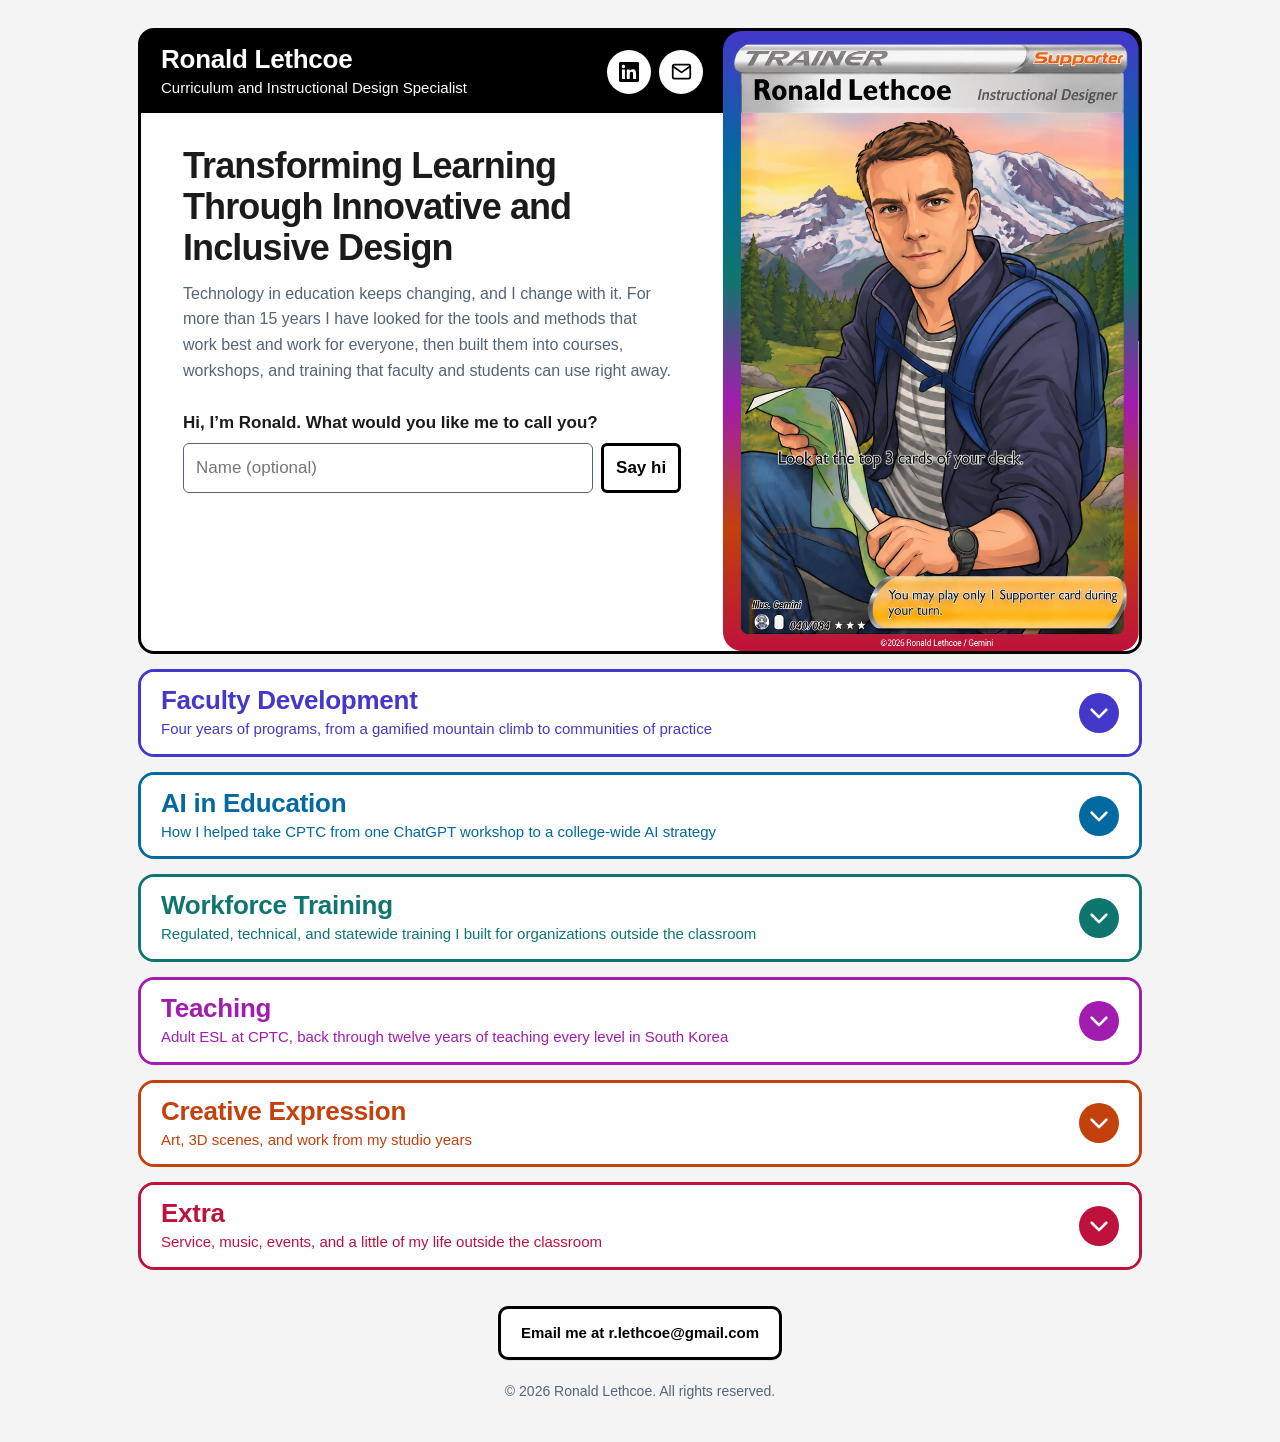
==== index.html @ 13d0db3a "Remove gold side trim from the trainer card" ====
<!DOCTYPE html>
<html lang="en">
<head>
<meta charset="utf-8">
<meta content="width=device-width, initial-scale=1" name="viewport">
<title>Ronald Lethcoe | Learning Design Portfolio</title>
<style>
:root{
  --ink:#1f2a36; --muted:#556474; --line:#cfdbe6; --page:#eef4f9; --white:#ffffff;
  --navy:#1c3350; --sound:#2f6e9c; --sky:#cfe1ef; --mist:#f4f8fb; --hoodie:#a8c6e2;
  --fd:#2f6e9c; --fd-dark:#1f5479; --fd-soft:#eaf3fa; --fd-line:#bcd6ea;
  --ai:#5867b2; --ai-dark:#414b8e; --ai-soft:#eff0fb; --ai-line:#c6cbeb;
  --pc:#287b69; --pc-dark:#1e6153; --pc-soft:#eaf5f1; --pc-line:#b9dcd1;
  --te:#7952a4; --te-dark:#603b88; --te-soft:#f3eef9; --te-line:#d5c5e9;
}
*{box-sizing:border-box}
body{margin:0;background:var(--page);color:var(--ink);font:17px/1.6 "Segoe UI",Helvetica,Arial,sans-serif}
a{color:var(--sound)}
.wrap{max-width:1040px;margin:0 auto;padding:0 18px}
/* hero */
.hero{margin-top:28px;border-radius:16px;overflow:hidden;border:1px solid var(--line);background:var(--white)}
.hero-bar{background:linear-gradient(135deg,var(--navy),var(--sound));color:#fff;padding:16px 26px;font-size:15px}
.hero-bar{display:flex;justify-content:space-between;align-items:center;gap:12px}.hero-bar span{color:#d6e6f3}.icons{display:flex;gap:8px}.icons a{color:#fff;width:36px;height:36px;border-radius:8px;background:rgba(255,255,255,.16);display:grid;place-items:center}.icons a:hover{background:rgba(255,255,255,.3)}
.hero-body{display:grid;grid-template-columns:1.25fr 1fr;gap:0}
.hero-text{padding:34px 30px 30px}
.hero-text h1{font-size:clamp(32px,4.4vw,48px);line-height:1.12;margin:0 0 16px;color:var(--navy)}
.hero-text p{margin:0 0 14px;color:var(--muted);font-size:18px}
.hero-photo{position:relative;min-height:380px;background:var(--sky)}
.hero-photo img{position:absolute;inset:0;width:100%;height:100%;object-fit:cover;object-position:center 30%}
.pill-row{display:flex;flex-wrap:wrap;gap:8px;margin-top:18px}
.pill{display:inline-block;background:var(--navy);color:#fff;text-decoration:none;padding:9px 16px;border-radius:8px;font-size:15px}
.pill.alt{background:var(--sound)}
@media (max-width:780px){.hero-body{grid-template-columns:1fr}.hero-photo{min-height:340px;order:-1}}
.stats{display:grid;grid-template-columns:repeat(4,1fr);gap:12px;margin:16px 0 0}
.stat{background:var(--white);border:1px solid var(--line);border-radius:12px;padding:16px 18px}
.stat b{display:block;font-size:28px;color:var(--navy);line-height:1.1}
.stat span{font-size:14px;color:var(--muted)}
@media (max-width:780px){.stats{grid-template-columns:repeat(2,1fr)}}
.howto{margin:16px 0 0;background:var(--mist);border:1px solid var(--line);border-radius:12px;padding:14px 18px;color:var(--navy);font-size:15.5px;display:flex;justify-content:space-between;align-items:center;gap:12px;flex-wrap:wrap}
.howto button{font:inherit;font-size:14px;background:var(--white);border:1px solid var(--line);color:var(--navy);border-radius:8px;padding:6px 14px;cursor:pointer}
/* big section banners */
details.section{margin-top:18px;border-radius:16px;overflow:hidden;border:1px solid var(--c-line);background:var(--white)}
details.section>summary{list-style:none;cursor:pointer;background:linear-gradient(135deg,var(--c),var(--c-dark));color:#fff;padding:22px 26px;display:flex;align-items:center;justify-content:space-between;gap:16px}
details.section>summary::-webkit-details-marker{display:none}
details.section>summary .lab{font-size:14px;color:rgba(255,255,255,.8)}
details.section>summary .ttl{display:block;font-size:30px;font-weight:700;line-height:1.15}
details.section>summary .sub{display:block;font-size:15.5px;color:rgba(255,255,255,.88);margin-top:4px;max-width:62ch}
.chev{flex:none;width:38px;height:38px;border-radius:50%;background:rgba(255,255,255,.18);display:grid;place-items:center;font-size:20px;transition:transform .2s}
details[open]>summary .chev{transform:rotate(180deg)}
.section-body{padding:24px 26px 28px;background:var(--c-soft)}
.fd{--c:var(--fd);--c-dark:var(--fd-dark);--c-soft:var(--fd-soft);--c-line:var(--fd-line)}
.ai{--c:var(--ai);--c-dark:var(--ai-dark);--c-soft:var(--ai-soft);--c-line:var(--ai-line)}
.pc{--c:var(--pc);--c-dark:var(--pc-dark);--c-soft:var(--pc-soft);--c-line:var(--pc-line)}
.te{--c:var(--te);--c-dark:var(--te-dark);--c-soft:var(--te-soft);--c-line:var(--te-line)}
.intro{margin:0 0 18px;font-size:17px}
.thread{background:var(--white);border:1px solid var(--c-line);border-left:5px solid var(--c);border-radius:12px;padding:16px 20px;margin:0 0 20px}
.thread h3{margin:0 0 6px;font-size:18px;color:var(--c-dark)}
.thread p{margin:0 0 8px}
.thread p:last-child{margin:0}
/* timeline items */
.tl{position:relative;padding-left:26px}
.tl:before{content:"";position:absolute;left:8px;top:10px;bottom:10px;width:3px;border-radius:2px;background:var(--c-line)}
details.item{position:relative;margin:0 0 12px;border-radius:12px;overflow:visible;border:1px solid var(--c-line);background:var(--white)}
details.item:before{content:"";position:absolute;left:-25px;top:18px;width:15px;height:15px;border-radius:50%;background:var(--white);border:3px solid var(--c)}
details.item.star:before{background:var(--c)}
details.item>summary{list-style:none;cursor:pointer;padding:12px 18px;border-radius:12px;display:flex;justify-content:space-between;align-items:center;gap:12px}
details.item>summary::-webkit-details-marker{display:none}
details.item[open]>summary{border-bottom:1px solid var(--c-line);border-radius:12px 12px 0 0;background:var(--mist)}
details.item>summary .when{display:block;font-size:13.5px;color:var(--c);font-weight:600}
details.item>summary .name{display:block;font-size:19px;font-weight:700;color:var(--ink);line-height:1.25}
details.item>summary .plus{flex:none;color:var(--c);font-size:22px;line-height:1;transition:transform .2s}
details.item[open]>summary .plus{transform:rotate(45deg)}
.item-body{padding:14px 18px 16px}
.item-body p{margin:0 0 10px}
.item-body p:last-child{margin-bottom:0}
.item-body ul{margin:4px 0 10px;padding-left:20px}
.item-body li{margin-bottom:4px}
.badge{display:inline-block;font-size:12.5px;font-weight:600;border-radius:6px;padding:2px 8px;margin-left:8px;vertical-align:middle;background:#fff3d6;color:#7a5a12;border:1px solid #f0d99b}
.badge.jewel{background:var(--c);color:#fff;border-color:var(--c)}
.tags{display:flex;flex-wrap:wrap;gap:6px;margin-top:10px}
.tag{font-size:13px;background:var(--c-soft);color:var(--c-dark);border:1px solid var(--c-line);border-radius:999px;padding:2px 10px}
.link{display:inline-block;background:var(--c);color:#fff;text-decoration:none;padding:7px 14px;border-radius:6px;font-size:14.5px;margin:6px 8px 0 0}
.connect{font-size:15px;color:var(--c-dark);background:var(--c-soft);border-radius:8px;padding:8px 12px;margin-top:10px}
.connect b{font-weight:600}
.nums{display:grid;grid-template-columns:repeat(auto-fit,minmax(140px,1fr));gap:10px;margin:10px 0 12px}
.num{background:var(--c-soft);border:1px solid var(--c-line);border-radius:10px;padding:10px 12px}
.num b{display:block;font-size:24px;color:var(--c-dark);line-height:1.1}
.num span{font-size:13.5px;color:var(--muted)}
.cards{display:grid;grid-template-columns:repeat(auto-fit,minmax(220px,1fr));gap:12px;margin-top:8px}
.card{background:var(--white);border:1px solid var(--c-line);border-radius:12px;overflow:hidden}
.card .hd{background:var(--c);color:#fff;padding:10px 14px;font-weight:600;font-size:15.5px}
.card .bd{padding:12px 14px;font-size:15.5px}
.card .bd p{margin:0}
h3.group{font-size:20px;color:var(--c-dark);margin:26px 0 10px}
.hub{margin-top:22px;border-radius:14px;overflow:hidden;border:1px solid var(--c-line);background:var(--white)}
.hub .hd{background:linear-gradient(135deg,var(--c),var(--c-dark));color:#fff;padding:14px 20px}
.hub .hd span{display:block;font-size:13.5px;color:rgba(255,255,255,.85)}
.hub .hd strong{font-size:21px}
.hub .bd{padding:16px 20px}
.hub .bd p{margin:0 0 10px}
footer{margin:22px 0 48px;border-radius:16px;overflow:hidden;border:1px solid var(--line);background:var(--white)}
footer .hd{background:linear-gradient(135deg,var(--navy),var(--sound));color:#fff;padding:16px 26px;font-size:22px;font-weight:700}
footer .bd{padding:20px 26px}
footer .bd p{margin:0 0 12px;color:var(--muted)}
.fine{font-size:13.5px;color:var(--muted);margin-top:12px}
/* Cool section palette and matching navigation */
.pill[href="#faculty"]{background:#a7d7f0;color:#163d58}
.pill[href="#ai"]{background:var(--ai);color:#fff}
.pill[href="#partners"]{background:var(--pc);color:#fff}
.pill[href="#teaching"]{background:var(--te);color:#fff}
.pill:hover{filter:brightness(.94)}
details.section.fd>summary{background:linear-gradient(135deg,#b9e1f5,#88c4e6);color:#173e59}
details.section.fd>summary .lab,details.section.fd>summary .sub{color:#214e6c}
details.section.fd>summary .chev{background:rgba(255,255,255,.48)}
.chev{width:48px;height:48px;display:flex;align-items:center;justify-content:center;font-size:initial}
.chev svg{width:34px;height:34px;display:block}
.affiliations{margin-top:16px;padding:20px 22px;background:#fff;border:1px solid var(--line);border-radius:12px}
.affiliations h2{font-size:12px;font-weight:600;text-transform:uppercase;letter-spacing:.12em;color:var(--muted);margin:0 0 18px}
.logo-row{display:grid;grid-template-columns:repeat(7,minmax(0,1fr));align-items:start;gap:22px 20px}
.affiliation{margin:0;text-align:center;min-width:0}
.affiliation img{width:100%;height:48px;object-fit:contain;display:block}
.affiliation figcaption{font-size:10px;line-height:1.35;color:var(--muted);margin-top:8px}
.portfolio-work-image{display:block;width:100%;height:auto;border-radius:10px;margin:12px 0}
@media(max-width:780px){.logo-row{grid-template-columns:repeat(3,minmax(0,1fr));gap:20px 15px}.affiliations{padding:18px}.chev{width:44px;height:44px}}
.portfolio-document-preview{display:block;width:100%;height:auto;max-height:560px;object-fit:contain;border-radius:10px;margin:12px 0;background:white}
/* Version 06: direct access to current work and live LibGuide pages */
.hero-text{display:flex;flex-direction:column}
.pill-row{display:grid;grid-template-columns:repeat(2,minmax(0,1fr));gap:10px;width:100%;margin-top:auto;padding-top:14px}
.pill-row .pill{display:flex;align-items:center;justify-content:center;width:100%;min-height:62px;padding:12px 10px;font-weight:700;text-align:center;line-height:1.3}
.guide-panel{clear:both;margin-top:18px;border:1px solid var(--c-line,var(--line));border-radius:10px;overflow:hidden;background:#fff}
.guide-toolbar{display:flex;flex-wrap:wrap;align-items:center;justify-content:space-between;gap:10px;padding:12px 14px;background:var(--c-soft,var(--mist));font-size:14px}
.guide-toolbar a{color:var(--c-dark,var(--navy));font-weight:600}
.close-guide{border:1px solid var(--c-line,var(--line));background:#fff;color:var(--c-dark,var(--navy));font:inherit;font-weight:600;border-radius:6px;padding:7px 12px;cursor:pointer}
.guide-panel iframe{display:block;border:0;width:100%;height:760px;background:#fff}
.guide-disclosure{margin:12px 0}
.guide-disclosure>summary{cursor:pointer;font-weight:700;color:var(--c-dark);padding:10px 0}
.card:has(.guide-disclosure[open]){grid-column:1 / -1}
.alignment-example{margin:0 0 14px}
.alignment-example img{display:block;width:100%;max-width:317px;height:auto;margin:0 auto}
.alignment-example figcaption{font-size:12px;line-height:1.45;color:var(--muted);margin-top:8px}
@media(max-width:780px){.pill-row .pill{min-height:58px;font-size:14px}.guide-panel iframe{height:660px}}
</style>
<style>
.lg-snapshot{font:16px/1.65 "Segoe UI",Helvetica,Arial,sans-serif;color:#263747;margin:18px 0;overflow-wrap:anywhere}
.lg-snapshot *{box-sizing:border-box;max-width:100%}
.lg-snapshot .snapshot-source{font-size:13px;margin:0 0 12px}
.source-box{border:1px solid #cfdbe6;border-radius:10px;margin:12px 0;background:#fff;overflow:hidden}
.source-box>summary{padding:14px 16px;font-weight:700;cursor:pointer;color:#234b68;background:#f0f6fa;line-height:1.35}
.source-content{padding:18px}
.source-content h1,.source-content h2,.source-content h3,.source-content h4{color:#214e6c;font-size:1.18em;line-height:1.35;margin:24px 0 12px}
.source-content p{margin:0 0 14px}.source-content ul,.source-content ol{padding-left:24px;margin:10px 0 18px}
.source-content a{color:#245e91;text-decoration:underline}.source-content a:hover{text-decoration-thickness:2px}
.source-content img{display:block;max-width:100%;max-height:600px;object-fit:contain;width:auto;height:auto;margin:14px auto;border-radius:6px}
.source-content .source-grid{display:grid;grid-template-columns:repeat(auto-fit,minmax(min(100%,220px),1fr));gap:14px;margin:14px 0}
.source-content .source-flex{display:flex;flex-wrap:wrap;gap:14px}
.source-content .source-inline{display:inline-block;margin:4px 6px 8px 0;padding:6px 10px;border-radius:7px;background:#eef4f9}
.source-content .source-inline strong{margin-right:5px}
.source-content nav{display:flex;flex-wrap:wrap;gap:8px;margin:16px 0 24px}
.source-content nav a{display:inline-block;padding:8px 12px;border-radius:7px;border:1px solid #bfd3e2;background:#eef4f9;font-weight:600;text-decoration:none}
.source-content .table-scroll{overflow-x:auto;margin:14px 0 22px;max-width:100%}
.source-content table{border-collapse:collapse;width:100%;font-size:14px}.source-content th,.source-content td{padding:10px;border:1px solid #cfdbe6;vertical-align:top;min-width:110px}
.source-content th{background:#e1eef7;color:#234b68;text-align:left}.source-content tr:nth-child(even){background:#f6f9fc}
.source-content blockquote{border-left:4px solid #b9d5e9;margin:16px 0;padding:10px 18px;background:#f4f8fb}
.source-content pre{white-space:pre-wrap;overflow-wrap:anywhere;overflow:auto;background:#f4f8fb;border:1px solid #cfdbe6;border-radius:6px;padding:14px}
.source-content textarea{display:block;width:100%;min-height:220px;font:14px/1.55 Consolas,monospace;border:1px solid #b9cddd;border-radius:6px;padding:12px;margin:10px 0;background:#f8fbfd;color:#263747}
.source-content .cnews-copy-btn{font:inherit;font-weight:600;padding:7px 14px;border:1px solid #bfd3e2;border-radius:6px;color:#234b68;background:#eef4f9;cursor:pointer}
.snapshot-media{margin:16px 0;border:1px solid #cfdbe6;border-radius:8px;overflow:hidden}.snapshot-media>summary{padding:12px 14px;font-weight:600;cursor:pointer;background:#eef4f9}
.snapshot-media .media-frame{position:relative;aspect-ratio:16/9}.snapshot-media iframe{position:absolute;inset:0;width:100%;height:100%;border:0}
.snapshot-media .media-document{aspect-ratio:auto;height:650px}.snapshot-media p{padding:10px 14px;margin:0;font-size:13px}
.close-snapshot{font:inherit;font-weight:600;border:1px solid #cfdbe6;border-radius:6px;background:#f4f8fb;color:#214e6c;padding:9px 14px;cursor:pointer;margin:10px 0}
@media(max-width:780px){.source-content{padding:14px}.source-content th,.source-content td{padding:8px}.snapshot-media .media-document{height:520px}}
</style><style id="v07-mobile-tables">.source-content table[data-columns="2"] td,.source-content table[data-columns="2"] th{min-width:0;overflow-wrap:anywhere}@media(max-width:780px){.lg-snapshot .source-content{padding:10px}}</style><style id="v08-process-styles">
.design-process{margin:18px 0 4px;border:1px solid var(--c-line,#cfdbe6);border-radius:10px;background:#fff}
.design-process>summary,.canvas-preview>summary{padding:12px 14px;color:var(--c-dark,#1f5479);font-weight:700;cursor:pointer}
.design-process[open]>summary{border-bottom:1px solid var(--c-line,#cfdbe6)}
.addie-context{padding:12px 14px 0!important;font-size:13px;color:#556474}
.addie-case{padding:10px 14px 16px;min-width:0}
.addie-case+.addie-case{border-top:1px solid var(--c-line,#cfdbe6)}
.addie-case h4{font-size:17px;line-height:1.4;color:var(--c-dark,#1f5479);margin:0 0 12px}
.addie-phases{margin:0;display:grid;grid-template-columns:90px minmax(0,1fr);gap:12px 14px;font-size:15px;line-height:1.6}
.addie-phases dt{font-weight:700;color:var(--c-dark,#1f5479)}.addie-phases dd{margin:0;overflow-wrap:anywhere}
.home-course{margin:18px 0}.canvas-preview{margin-top:12px;border:1px solid var(--c-line);border-radius:10px;overflow:hidden}
.canvas-preview iframe{display:block;width:100%;height:720px;border:0;border-top:1px solid var(--c-line);background:#f4f8fb}
.frame-note{font-size:14px;color:#556474;padding:0 14px 12px}
@media(max-width:600px){.addie-phases{grid-template-columns:1fr;gap:3px}.addie-phases dd{margin-bottom:12px}.canvas-preview iframe{height:65vh;min-height:420px}}
/* Version 09: Seattle palette from the waterfront photo (college navy, jersey blue, hoodie light blue, action green) */
:root{
  --navy:#002244; --sound:#1d4f91; --sky:#d6e6f4; --mist:#f3f7fb; --hoodie:#a9c8e4; --page:#edf2f7; --line:#cfdbe7;
  --green:#3d7a3a; --grey:#a5acaf;
  --fd:#3a78b5; --fd-dark:#1d4f91; --fd-soft:#eef5fb; --fd-line:#c4daee;
  --ai:#1d4f91; --ai-dark:#12366a; --ai-soft:#edf2f9; --ai-line:#c2d0e6;
  --pc:#3d7a3a; --pc-dark:#2a5a29; --pc-soft:#eff6ee; --pc-line:#c6dcc4;
  --te:#002244; --te-dark:#001530; --te-soft:#eef1f6; --te-line:#c3cbd8;
}
body{background:var(--page)}
a{color:var(--sound)}
.hero-bar,footer .hd{background:linear-gradient(135deg,#002244 0%,#1d4f91 100%);border-bottom:3px solid var(--green)}
.hero-text h1{color:var(--navy)}
.hero-text h1:after{content:"";display:block;width:72px;height:5px;border-radius:3px;background:var(--green);margin-top:16px}
.pill[href="#faculty"]{background:#a9c8e4;color:#002244}
.pill[href="#ai"]{background:#1d4f91;color:#fff}
.pill[href="#partners"]{background:#3d7a3a;color:#fff}
.pill[href="#teaching"]{background:#002244;color:#fff}
.pill{box-shadow:0 1px 0 rgba(0,34,68,.08);transition:transform .15s,filter .15s}
.pill:hover{transform:translateY(-1px);filter:brightness(.96)}
details.section{box-shadow:0 2px 10px rgba(0,34,68,.06)}
details.section.fd>summary{background:linear-gradient(135deg,#c9dff2,#a9c8e4);color:#002244}
details.section.fd>summary .lab,details.section.fd>summary .sub{color:#173f6b}
details.section.ai>summary{background:linear-gradient(135deg,#1d4f91,#12366a);color:#fff}
details.section.pc>summary{background:linear-gradient(135deg,#4a8a46,#2f6330);color:#fff}
details.section.pc>summary .lab,details.section.pc>summary .sub{color:#dcebd9}
details.section.pc>summary .chev{background:rgba(255,255,255,.18)}
details.section.te>summary{background:linear-gradient(135deg,#0a2d55,#002244);color:#fff}
details.section.te>summary .sub,details.section.te>summary .lab{color:#c9d8ea}
.howto{background:#fff}
.badge{background:#eff6ee;color:#2a5a29;border-color:#c6dcc4}
/* Version 09: timeline line runs through the center of every circle, from the first circle to the last */
.tl{padding-left:30px}
.tl:before{display:none}
.tl>details.item:before{left:-30px;top:17px;width:18px;height:18px;border:3px solid var(--c);background:#fff;z-index:2;box-sizing:border-box}
.tl>details.item.star:before{background:var(--c)}
.tl>details.item:after{content:"";position:absolute;left:-22.5px;top:26px;width:3px;height:calc(100% + 12px);background:var(--c-line);border-radius:2px;z-index:1}
.tl>details.item:last-of-type:after{display:none}
/* Version 10: top row colors, purple, and one consistent project layout */
:root{
  --fd:#1d4f91; --fd-dark:#12366a; --fd-soft:#edf2f9; --fd-line:#c2d0e6;
  --ai:#5a4b9b; --ai-dark:#43357a; --ai-soft:#f2f0f9; --ai-line:#d3cdea;
}
.pill[href="#faculty"]{background:#1d4f91;color:#fff}
.pill[href="#ai"]{background:#5a4b9b;color:#fff}
details.section.fd>summary{background:linear-gradient(135deg,#1d4f91,#12366a);color:#fff}
details.section.fd>summary .lab,details.section.fd>summary .sub{color:#d3e1f2}
details.section.fd>summary .chev{background:rgba(255,255,255,.18)}
details.section.ai>summary{background:linear-gradient(135deg,#5a4b9b,#43357a);color:#fff}
details.section.ai>summary .lab,details.section.ai>summary .sub{color:#e2ddf3}
.item-body img.splash{display:block;width:100%;height:auto;max-height:380px;object-fit:contain;background:var(--c-soft);border-radius:10px;margin:2px 0 14px;border:1px solid var(--c-line)}
.item-body p.story{font-size:17px;line-height:1.65;margin:0 0 10px}
.item-body p.story strong{color:var(--c-dark)}
.item-body .tags{margin:4px 0 14px}
.subs{display:flex;flex-direction:column;gap:8px;margin-top:6px}
details.sub{border:1px solid var(--c-line);border-radius:10px;background:#fff;margin:0}
details.sub>summary{list-style:none;cursor:pointer;padding:11px 14px;font-weight:700;color:var(--c-dark);display:flex;align-items:center;gap:10px;border-radius:10px}
details.sub>summary::-webkit-details-marker{display:none}
details.sub>summary:before{content:"";flex:none;width:9px;height:9px;border-right:2.5px solid var(--c);border-bottom:2.5px solid var(--c);transform:rotate(-45deg);transition:transform .2s;margin:0 4px 0 2px}
details.sub[open]>summary:before{transform:rotate(45deg)}
details.sub[open]>summary{border-bottom:1px solid var(--c-line);border-radius:10px 10px 0 0;background:var(--c-soft)}
.sub-body{padding:14px 16px}
.sub-body>*:last-child{margin-bottom:0}
details.sub.design-process .addie-context{padding:12px 16px 0!important}
.gallery{display:grid;grid-template-columns:repeat(auto-fill,minmax(180px,1fr));gap:10px;margin:0 0 16px}
.gallery a{display:block;border-radius:8px;overflow:hidden;border:1px solid var(--c-line);background:var(--c-soft);aspect-ratio:4/3}
.gallery img{width:100%;height:100%;object-fit:cover;display:block;transition:transform .2s}
.gallery a:hover img{transform:scale(1.03)}
.source-box-flat{border-top:1px solid var(--c-line);padding-top:10px}
.lg-snapshot{margin:0}
/* Version 11 */
.item-body img.splash.tall{max-height:560px}
.home-preview{margin:6px 0 4px}
.home-preview img.preview{display:block;width:100%;height:auto;border-radius:10px;border:1px solid var(--c-line);margin:0 0 6px}
.item-body .nums{margin:12px 0}
.item-body ul{margin:6px 0 12px}
details.lg-frame .sub-body{padding:12px 14px 14px}
details.lg-frame .frame-wrap iframe{display:block;width:100%;height:760px;border:1px solid var(--c-line);border-radius:8px;margin-top:10px;background:#fff}
@media(max-width:780px){details.lg-frame .frame-wrap iframe{height:620px}}
</style><style id="version12">
.hero-bar,footer .hd{border-bottom-color:#7952a4}.hero-text h1:after{background:#7952a4}
.item-body{overflow:hidden}.item-body>img.splash{width:calc(100% + 36px);max-width:none;margin:-14px -18px 16px;border:0;border-radius:0;height:auto;max-height:none;object-fit:contain}
.item-body>.tags,.item-body>.nums{margin:4px 0 18px}.process-summary{font-size:15px;color:var(--muted)}
.project-art-row{display:flex;align-items:center;justify-content:center;gap:14px;margin:12px 0 20px}.project-art-row img{width:calc(33.333% - 10px);height:auto;object-fit:contain;min-width:0}
.newsletter-pair img{width:calc(50% - 7px);max-height:420px}.project-deck-link{display:inline-block;margin:12px 10px 0 0;font-weight:600}
@media(max-width:600px){.project-art-row{flex-wrap:wrap}.project-art-row img{width:100%}.newsletter-pair img{width:calc(50% - 7px)}}
</style><style id="version13">.manual-samples{align-items:flex-start}.manual-samples figure{width:calc(50% - 7px);margin:0}.manual-samples figure img{display:block;width:100%;height:auto}.manual-samples figcaption{font-size:13px;color:var(--muted);margin-top:8px}.conference-resources{margin:18px 0}.conference-resources h4{margin-bottom:8px}.conference-resources li{margin-bottom:12px}.media-resource{margin-left:14px;font-size:14px}.event-resource{font-weight:600}.annual-institutes{margin:0 0 24px;padding:16px 20px;background:white;border-left:4px solid #7952a4}.annual-institutes h3{margin:0 0 8px}.annual-institutes ul{display:flex;flex-wrap:wrap;gap:8px 24px;padding-left:20px}@media(max-width:600px){.manual-samples figure{width:100%}.media-resource{display:inline-block}}</style><style id="version13-consistency">.hero-bar{border-bottom:0}.hero-text h1:after{display:none}.item-body>p,.item-body>p.story,.hub .bd>p{font-size:17px;line-height:1.65;font-weight:400;font-style:normal;color:var(--ink)}.link{display:inline-flex;align-items:center;justify-content:center;gap:6px;background:var(--c,var(--sound));color:#fff!important;font:600 14.5px/1.35 "Segoe UI",Helvetica,Arial,sans-serif;text-decoration:none;border:0;border-radius:6px;padding:10px 16px;margin:8px 8px 0 0;min-height:42px}.link:hover{filter:brightness(.94)}.conference-resources ul{list-style:none;padding-left:0}.conference-resources li{margin-bottom:10px}.item-body>.conference-resources{margin-top:16px}.hub .bd>img{margin:0 0 18px;border-radius:8px}.item-body img.splash{height:auto;max-height:none}.item-body>.tags,.item-body>.nums{margin:4px 0 18px}</style><style id="card-copy-consistency">.card .bd p{font-size:17px;line-height:1.65;font-weight:400;font-style:normal}.item-body>p.story{margin:0 0 14px}.item-body>p.story:last-of-type{margin-bottom:16px}</style><style id="esl-live-preview">.esl-live{display:block;width:100%;height:283px;min-height:0;border:1px solid var(--c-line);border-radius:8px;background:#fff;margin:0 0 18px}@media(max-width:600px){.esl-live{height:260px}}</style><style id="portfolio-pills-and-presentations">.home-h5p{display:block;width:100%;height:680px;border:0;background:#f4f8fb;margin:0 0 18px}.item-body>.tags{gap:7px;margin:8px 0 18px}.tag{font-size:12.5px;line-height:1.4;padding:4px 10px}.presentation-chips{display:grid;grid-template-columns:minmax(0,1fr);gap:12px}.presentation-chip{display:grid;grid-template-columns:116px minmax(0,1fr);gap:13px;align-items:start;padding:12px;background:var(--c-soft,#f3f7fb);border:1px solid var(--c-line,#cfdbe7);border-radius:12px;color:var(--ink);text-decoration:none;transition:box-shadow .15s,transform .15s}.presentation-chip:hover{transform:translateY(-2px);box-shadow:0 4px 12px #00224418}.presentation-chip img{width:116px;height:72px;object-fit:contain;background:#fff;border-radius:5px}.presentation-copy{display:flex;flex-direction:column;gap:6px;min-width:0}.presentation-copy strong{font-size:15px;line-height:1.3;color:var(--c-dark,#1d4f91)}.presenters,.conference-name{font-size:12.5px;line-height:1.4}.presenters{color:#394f64}.conference-name{color:#596c7e}.ai-deep-dive{padding:0 0 18px;margin-bottom:18px;border-bottom:1px solid var(--c-line)}.ai-deep-dive h3{font-size:20px;margin:0 0 6px}.ai-deep-dive p{margin:0 0 8px}@media(max-width:600px){.home-h5p{height:520px}.presentation-chip{grid-template-columns:96px minmax(0,1fr)}.presentation-chip img{width:96px;height:60px}}</style><style id="open-controls-style">details.section{scroll-margin-top:12px}</style><link rel="stylesheet" href="assets/portfolio-v15.css?v=1a847b747c8d"></head>
<body>
<div class="wrap">
<section class="hero">
<div class="hero-body">
<header class="hero-heading">
<div>
<h1 class="hero-name">Ronald Lethcoe</h1>
<p class="hero-role">Curriculum and Instructional Design Specialist</p>
</div>
<div class="icons hero-contact"><a aria-label="LinkedIn" href="https://www.linkedin.com/in/rlethcoe" title="LinkedIn"><svg aria-hidden="true" fill="currentColor" height="20" viewbox="0 0 24 24" width="20"><path d="M20.45 20.45h-3.56v-5.57c0-1.33-.02-3.04-1.85-3.04-1.85 0-2.14 1.45-2.14 2.94v5.67H9.35V9h3.41v1.56h.05c.48-.9 1.64-1.85 3.37-1.85 3.6 0 4.27 2.37 4.27 5.46v6.28zM5.34 7.43a2.06 2.06 0 1 1 0-4.13 2.06 2.06 0 0 1 0 4.13zM7.12 20.45H3.56V9h3.56v11.45zM22.22 0H1.77C.79 0 0 .77 0 1.73v20.54C0 23.23.79 24 1.77 24h20.45c.98 0 1.78-.77 1.78-1.73V1.73C24 .77 23.2 0 22.22 0z"></path></svg></a><a aria-label="Email" href="mailto:r.lethcoe@gmail.com" title="Email r.lethcoe@gmail.com"><svg aria-hidden="true" fill="none" height="21" stroke="currentColor" stroke-linecap="round" stroke-linejoin="round" stroke-width="2" viewbox="0 0 24 24" width="21"><rect height="16" rx="2" width="20" x="2" y="4"></rect><path d="m22 6-10 7L2 6"></path></svg></a></div>
</header>
<div class="hero-text">
<h2 class="hero-tagline">Transforming Learning Through Innovative and Inclusive Design</h2>
<p>Technology in education keeps changing, and I change with it. For more than 15 years I have looked for the tools and methods that work best and work for everyone, then built them into courses, workshops, and training that faculty and students can use right away.</p>
<form id="visitor-greeting" class="visitor-greeting" data-xapi-endpoint="" hidden>
  <label for="visitor-name">Hi, I’m Ronald. What would you like me to call you?</label>
  <div class="visitor-fields">
    <input id="visitor-name" type="text" autocomplete="name" maxlength="40" placeholder="Name (optional)">
    <button type="submit">Say hi</button>
  </div>
  <p class="visitor-notice" id="visitor-notice" hidden>I count visits to this page. If you enter a name and say hi, I’ll add it to my visitor log.</p>
  <p class="visitor-response" id="visitor-response" role="status"></p>
</form>
</div>
<div class="hero-photo hero-card"><img alt="Illustrated trading card titled Ronald Lethcoe, with the subtitle Instructional Designer, showing him holding a map in front of a snowy mountain" src="images/ronald-trainer-card-clean-edges.webp" width="800" height="1193"></div>
</div>
</section>
<!-- ================= FACULTY DEVELOPMENT ================= -->
<details class="section fd" id="faculty">
<summary><div><span class="ttl">Faculty Development</span><span class="sub">Four years of programs, from a gamified mountain climb to communities of practice</span></div><span aria-hidden="true" class="chev"><svg fill="none" viewbox="0 0 32 32"><path d="M7 12L16 21L25 12" stroke="currentColor" stroke-linecap="round" stroke-linejoin="round" stroke-width="3.2"></path></svg></span></summary>
<div class="section-body">
<div class="tl">
<details class="item" id="project-1">
<summary><div><span class="when">November 2026 to May 2027</span><span class="name">CARES Communities of Practice <span class="badge">In Progress</span></span></div><span class="plus" aria-hidden="true"><svg fill="none" viewBox="0 0 32 32"><path d="M7 12L16 21L25 12" stroke="currentColor" stroke-linecap="round" stroke-linejoin="round" stroke-width="3.2"></path></svg></span></summary>
<div class="item-body"><img alt="CARES Communities of Practice course banner with a mountain landscape and a lit house." class="splash" decoding="async" loading="eager" src="images/cares-communities.jpg"><div class="tags"><span class="tag">5 groups</span><span class="tag">10 paid faculty leads</span><span class="tag">28 PD hours available</span><span class="tag">Course live</span></div><p class="story">Faculty needed a way to connect their professional development with the college’s CARES goals and continue working together after in-service. I designed the structure and Canvas space for five yearlong faculty communities.</p><p class="story">I connected the five HOME rooms and the Fall In-Service planning activity to five groups, each with two faculty leads. I built one Canvas course with five sections and a November-to-May work cycle. The Canvas course is live, with five sections and participants in place. The communities are beginning their yearlong work, with portfolio assembly planned for May 2027.</p><a href="case-studies/communities-of-practice.html" class="link" target="_blank" rel="noopener">Explore the Communities of Practice</a></div>
</details>
<details class="item" id="project-2">
<summary><div><span class="when">October 16, 2026</span><span class="name">Fall 2026 In-Service: from Goals to Group Plans</span></div><span class="plus" aria-hidden="true"><svg fill="none" viewBox="0 0 32 32"><path d="M7 12L16 21L25 12" stroke="currentColor" stroke-linecap="round" stroke-linejoin="round" stroke-width="3.2"></path></svg></span></summary>
<div class="item-body"><img alt="Five Fall 2026 In-Service station posters, one for each CARES goal." class="splash" decoding="async" loading="eager" src="images/fall26-stations.jpg"><div class="tags"><span class="tag">Technological Literacy CWLO</span><span class="tag">Professional Development Plan</span><span class="tag">CARES Goals</span><span class="tag">Gallery walk</span></div><p class="story">The college needed an in-service that connected faculty development plans to its CARES goals. I coordinated presenters and logistics and designed the afternoon learning experience.</p><p class="story">I organized a sequence in which faculty analyzed a real program problem, planned a solution with colleagues, and shared their work in a gallery walk. I connected those group plans to the Communities of Practice. The group plans became starting work for the yearlong Communities of Practice. The event gave faculty a concrete handoff from an individual development plan to a shared project.</p><a href="https://cptc.libguides.com/TLC/F-2026-In-Service" class="link" target="_blank" rel="noopener">Open the LibGuide Page ↗</a></div>
</details>
<details class="item" id="project-3">
<summary><div><span class="when">Summer to October 2026</span><span class="name">HOME</span></div><span class="plus" aria-hidden="true"><svg fill="none" viewBox="0 0 32 32"><path d="M7 12L16 21L25 12" stroke="currentColor" stroke-linecap="round" stroke-linejoin="round" stroke-width="3.2"></path></svg></span></summary>
<div class="item-body"><iframe src="https://cptc.h5p.com/content/1292937218086100828/embed" title="HOME interactive course overview" loading="lazy" class="home-h5p" allow="fullscreen" allowfullscreen="allowfullscreen"></iframe><div class="tags"><span class="tag">10 weeks</span><span class="tag">20 PD hours</span><span class="tag">Gagné's nine events</span><span class="tag">Completed October 12, 2026</span></div><p class="story">My earlier self-paced faculty pathways showed me that people needed a reason to meet and keep going together. I rebuilt that shared foundation as HOME, a ten-week live course connected to later community work.</p><p class="story">I organized each week as a room of a house, sequenced meetings around Gagné’s nine events, and used HOME Inspections for faculty self-assessment. The later rooms introduced the five CARES communities, and week ten supported the choice of a group. The course completed its ten-week run on October 12, 2026 and became the first 20 hours of the pathway into Communities of Practice. Faculty left with HOME Inspection self-assessments to carry into their portfolios.</p><a href="https://cptc.instructure.com/courses/2751716" class="link" target="_blank" rel="noopener">Open the HOME Course in Canvas ↗</a></div>
</details>
<details class="item" id="project-4">
<summary><div><span class="when">May 2026</span><span class="name">Spring 2026 In-Service: the Bloom Block </span></div><span class="plus" aria-hidden="true"><svg fill="none" viewBox="0 0 32 32"><path d="M7 12L16 21L25 12" stroke="currentColor" stroke-linecap="round" stroke-linejoin="round" stroke-width="3.2"></path></svg></span></summary>
<div class="item-body"><img alt="Cover of the May 2026 TLC Newsletter with Simon the robot pointing at May 15, 2026 on a timeline." class="splash tall" decoding="async" loading="eager" src="images/bloom-newsletter-cover.jpg"><div class="tags"><span class="tag">Critical Thinking CWLO</span><span class="tag">113 redesigns</span><span class="tag">88% completion</span><span class="tag">10% to 42% naming a term</span><span class="tag">84% positive feedback (n=75)</span></div><p class="story">Faculty needed to translate the Critical Thinking College-Wide Learning Outcome into assignments students actually complete. I designed the Spring 2026 In-Service as the Bloom Block: eight departments working in parallel through six stages from Remember to Create. Simon’s story, introduced through a 16-page graphic novel in the TLC newsletter, gave the day a shared purpose. Each faculty member worked toward a concrete deliverable: a redesigned assignment with visible CWLO alignment.</p><p class="story">I built the dean and faculty guides, six stage handouts, a Simon Ticket voting economy, and an AI CWLO checker. Faculty compared the checker’s suggestions with their own work and made the final revisions themselves. The event produced 113 CWLO-aligned redesigns from 129 submitted assignments, an 88% completion rate. Assignments naming a critical-thinking term rose from 10% to 42%, and 84% of 75 survey respondents rated the day good or excellent.</p><a href="https://cptc.libguides.com/TLC/S2026InService" class="link" target="_blank" rel="noopener">Open the LibGuide Page ↗</a></div>
</details>
<details class="item" id="project-5">
<summary><div><span class="when">2025 to 2026</span><span class="name">Applied AI</span></div><span class="plus" aria-hidden="true"><svg fill="none" viewBox="0 0 32 32"><path d="M7 12L16 21L25 12" stroke="currentColor" stroke-linecap="round" stroke-linejoin="round" stroke-width="3.2"></path></svg></span></summary>
<div class="item-body"><img alt="Applied AI in College Classrooms artwork" class="splash" decoding="async" loading="eager" src="images/libguide/8b4a23a4a5eee79c.png"><div class="tags"><span class="tag">42 hours</span><span class="tag">Community of Practice</span><span class="tag">Advanced AI practice</span></div><p class="story">Faculty who had completed an introduction to generative AI needed a more advanced next step. I built Applied AI as the continuation of that faculty learning pathway.</p><p class="story">I developed the course and launched it in fall 2025, connecting it to the earlier Generative AI in Higher Education course and the college’s broader AI work. Applied AI launched in fall 2025 and established an advanced next step in the faculty learning pathway. Course-specific completion and learning results are not yet documented in this case study.</p><a href="https://cptc.instructure.com/courses/2615278" class="link" target="_blank" rel="noopener">Open Applied AI in Canvas ↗</a></div>
</details>
<details class="item" id="project-6">
<summary><div><span class="when">October 2025</span><span class="name">In+Out Day 2025: Professional Responsibility</span></div><span class="plus" aria-hidden="true"><svg fill="none" viewBox="0 0 32 32"><path d="M7 12L16 21L25 12" stroke="currentColor" stroke-linecap="round" stroke-linejoin="round" stroke-width="3.2"></path></svg></span></summary>
<div class="item-body"><img src="images/inout-cover-lessons-1-2.jpg" alt="In+Out Day 2025 workbook cover, Lesson 1 Remember, and Lesson 2 Understand" class="splash" loading="eager"><div class="tags"><span class="tag">Professional Responsibility CWLO</span></div><p class="story">The college was connecting faculty professional learning with its Professional Responsibility CWLO and program assessment work. My event work supported a two-day experience with the Office of Outcomes and Assessment.</p><p class="story">The program moved through the outcome’s levels, from cultural awareness and inclusive practice to sustainability, culturally informed soft skills, and belonging. Faculty also updated their program learning outcome reports. The event connected professional learning and program reporting in the same two-day experience.</p><a href="https://cptc.libguides.com/TLC/IO2025" class="link" target="_blank" rel="noopener">Open the LibGuide Page ↗</a></div>
</details>
<details class="item" id="project-7">
<summary><div><span class="when">May 2025</span><span class="name">Spring 2025 In-Service</span></div><span class="plus" aria-hidden="true"><svg fill="none" viewBox="0 0 32 32"><path d="M7 12L16 21L25 12" stroke="currentColor" stroke-linecap="round" stroke-linejoin="round" stroke-width="3.2"></path></svg></span></summary>
<div class="item-body"><img alt="TILT + AI session artwork from Spring 2025 In-Service" class="splash" decoding="async" loading="eager" src="images/libguide/bc6031fb50e3671d.jpg"><div class="tags"><span class="tag">Communication CWLO</span></div><p class="story">The in-service brought together practical faculty topics, including belonging, access, technology, and student support. I contributed a session on using TILT and AI to improve assignment design.</p><p class="story">I led “TILT + AI: Smarter Assignments for Better Student Success” within a ten-session faculty program and published its resources in the TLC LibGuide. The session was delivered, and faculty can still access its assignment-design resources in the TLC LibGuide.</p><a class="link" href="https://cptc.libguides.com/TLC/TILT-AI" target="_blank" rel="noopener">TILT + AI Session Page</a><a href="https://cptc.libguides.com/TLC/2025-Spring-In-Service" class="link" target="_blank" rel="noopener">Open the LibGuide Page ↗</a></div>
</details>
<details class="item" id="project-8">
<summary><div><span class="when">October 2024</span><span class="name">In+Out Day 2024: CARES Rotations</span></div><span class="plus" aria-hidden="true"><svg fill="none" viewBox="0 0 32 32"><path d="M7 12L16 21L25 12" stroke="currentColor" stroke-linecap="round" stroke-linejoin="round" stroke-width="3.2"></path></svg></span></summary>
<div class="item-body"><img alt="Campus map for the 2024 In and Out Day with color-coded CARES stations." class="splash" decoding="async" loading="eager" src="images/cares-rotation-map.jpg"><div class="tags"><span class="tag">CARES Goals</span></div><p class="story">The college needed to connect faculty work with the five CARES areas of its strategic plan. My in-service work helped turn that framework into a two-day faculty experience.</p><p class="story">The event used rotations through CARES-themed sessions and connected those sessions to program action-plan updates. That same organizing framework later carried into HOME and the Communities of Practice. The event established the CARES-based structure used in later faculty development. The recorded result is the event and its connection to program planning, rather than a measured change in institutional performance.</p><a href="https://cptc.libguides.com/TLC/In-Out-2024" class="link" target="_blank" rel="noopener">Open the LibGuide Page ↗</a></div>
</details>
<details class="item" id="project-9">
<summary><div><span class="when">2024 to 2026</span><span class="name">Framework for Faculty and Student Success (FFSS)</span></div><span class="plus" aria-hidden="true"><svg fill="none" viewBox="0 0 32 32"><path d="M7 12L16 21L25 12" stroke="currentColor" stroke-linecap="round" stroke-linejoin="round" stroke-width="3.2"></path></svg></span></summary>
<div class="item-body"><img alt="Framework for Faculty and Student Success artwork" class="splash" decoding="async" loading="eager" src="images/libguide/6ac617a29bdb0291.png"><div class="tags"><span class="tag">Quality Matters</span><span class="tag">500+ PD hours awarded</span></div><p class="story">The original Jisan pathways needed revision as I learned more about how faculty participated in professional development. I rebuilt the yearly framework around course-design expectations and what the previous version taught us.</p><p class="story">I aligned the framework with the Washington State Course Design Checklist and revised it each year as part of the college’s faculty learning system. More than 500 PD hours were earned through the framework. The project also gave me a structure I could revise each year as faculty needs and course-design expectations changed.</p><a href="https://cptc.instructure.com/courses/2488317" class="link" target="_blank" rel="noopener">Open FFSS in Canvas ↗</a></div>
</details>
<details class="item" id="project-10">
<summary><div><span class="when">2024</span><span class="name">Generative AI in Higher Education</span></div><span class="plus" aria-hidden="true"><svg fill="none" viewBox="0 0 32 32"><path d="M7 12L16 21L25 12" stroke="currentColor" stroke-linecap="round" stroke-linejoin="round" stroke-width="3.2"></path></svg></span></summary>
<div class="item-body"><img src="images/genai-banner.png" alt="Generative AI in Higher Education original course banner" class="splash" loading="eager"><div class="tags"><span class="tag">30 hours</span><span class="tag">OER</span></div><p class="story">Faculty needed a foundation for making decisions about generative AI in their teaching. I built a 30-hour faculty cohort that connected AI guidance with actual course materials.</p><p class="story">The course asked faculty to apply the guidance to their syllabi, assignments, assessments, and learning materials. It became the foundation for the later Applied AI course. The first cohort finished, with course work focused on faculty syllabi, assignments, assessments, and learning materials. That course became the foundation for the later Applied AI pathway.</p><a href="https://cptc.instructure.com/courses/2435854" class="link" target="_blank" rel="noopener">Open Generative AI in Canvas ↗</a><a href="https://cptc.libguides.com/TLC/AI" class="link" target="_blank" rel="noopener">Open the Generative AI Resources ↗</a></div>
</details>
<details class="item" id="project-11">
<summary><div><span class="when">May 2024</span><span class="name">Spring 2024 In-Service: Faculty Teaching Faculty</span></div><span class="plus" aria-hidden="true"><svg fill="none" viewBox="0 0 32 32"><path d="M7 12L16 21L25 12" stroke="currentColor" stroke-linecap="round" stroke-linejoin="round" stroke-width="3.2"></path></svg></span></summary>
<div class="item-body"><img src="images/project-overview-3-3147.jpg" alt="A selection of original workshop materials" class="splash" loading="eager"><div class="tags"><span class="tag">Faculty-led workshops</span><span class="tag">Peer learning</span></div><p class="story">The college had practical expertise across programs that faculty could share with one another. My in-service work helped organize a day around that faculty expertise.</p><p class="story">The day opened with Simon Says: Break the Ice and moved into hands-on workshops led by faculty, including wiring, songwriting, and virtual escape rooms. The event gave faculty a structured opportunity to teach and learn from colleagues across disciplines. The program and workshop resources are the documented outputs; no event-specific learning measure is recorded.</p><a href="https://cptc.libguides.com/TLC/2024-Spring-In-Service" class="link" target="_blank" rel="noopener">Open the LibGuide Page ↗</a></div>
</details>
<details class="item" id="project-12">
<summary><div><span class="when">2023 to 2024</span><span class="name">Jisan Paths and PD Base Camp</span></div><span class="plus" aria-hidden="true"><svg fill="none" viewBox="0 0 32 32"><path d="M7 12L16 21L25 12" stroke="currentColor" stroke-linecap="round" stroke-linejoin="round" stroke-width="3.2"></path></svg></span></summary>
<div class="item-body"><img alt="Jisan graphic syllabus covers for Cornerstones of College Instruction, Active Learning, EdTech 101, and the OER Starter Kit" class="splash" decoding="async" loading="eager" src="images/jisan-graphic-syllabi.jpg"><div class="tags"><span class="tag">Gamification</span><span class="tag">Canvas badges</span><span class="tag">Learning from low completion</span></div><p class="story">I wanted to give faculty a shared foundation and a clear route through professional learning at CPTC. I designed PD Base Camp and four themed paths up Jisan Mountain.</p><p class="story">I built stories, challenges, simulations, and badges around the tracks. When few faculty finished independently and time emerged as a barrier, I folded three tracks together and added Lunchtime Learning to walk teams through their next level. The initial design exposed an accountability problem that changed my approach. Those lessons directly informed HOME’s shared foundation and weekly live meetings. This is an example of using weak completion as design evidence.</p><a href="https://cptc.libguides.com/TLC/CPTCPD#s-lg-box-33191772" class="link" target="_blank" rel="noopener">Open the LibGuide Page ↗</a><a href="documents/jisan-graphic-syllabi.pdf" class="link" target="_blank" rel="noopener">Open the Jisan Graphic Syllabi</a></div>
</details>
<details class="item" id="project-13">
<summary><div><span class="when">May 2023</span><span class="name">Spring 2023 In-Service</span></div><span class="plus" aria-hidden="true"><svg fill="none" viewBox="0 0 32 32"><path d="M7 12L16 21L25 12" stroke="currentColor" stroke-linecap="round" stroke-linejoin="round" stroke-width="3.2"></path></svg></span></summary>
<div class="item-body"><img alt="Kahoozle session graphic combining Kahoot and Baamboozle." class="splash" decoding="async" loading="eager" src="images/spring23-kahoozle.jpg"><p class="story">I joined CPTC in January 2023 and contributed to my first in-service four months later. I co-presented an afternoon session with Geoff Cain.</p><p class="story">That early work began the approach I continued developing: use a playful opening to draw people in, then connect the experience to work faculty can take back to their courses. The session was delivered and became an early step in my longer faculty-development work at CPTC. It was also an opportunity to begin working with colleagues across the college.</p></div>
</details>
</div>
<h3 class="group">Outcome Alignment Underneath It All</h3>
<div class="cards">
<div class="card"><div class="hd">College-Wide Learning Outcomes</div><div class="bd"><img src="images/cwlo-banner.png" alt="College-Wide Learning Outcomes banner" class="portfolio-work-image" loading="eager"><p>I co-developed CPTC’s College-Wide Learning Outcomes and built four faculty toolkits with leveled criteria, self-checks, and video walkthroughs.</p><a href="https://cptc.libguides.com/TLC/CWLOs" class="link" target="_blank" rel="noopener">Explore the CWLO LibGuide</a></div></div>
<div class="card"><div class="hd">Two Frameworks in Every Course</div><div class="bd"><figure class="alignment-example"><img alt="Crosswalk excerpt aligning Skill Standard D1, prepare and gather current instructional materials, with Communication at Remember and Understand." src="images/crosswalk-alignment.png"><figcaption>Skill Standard D1 aligned with the Communication CWLO at Remember/Understand.</figcaption></figure><p>Every faculty course I build is aligned to the CWLOs and to the Washington Skill Standards for Professional Technical Faculty, so the training models the alignment it teaches.</p></div></div>
<div class="card"><div class="hd">NWCCU Poster</div><div class="bd"><a aria-label="Open the NWCCU poster at full size" href="images/nwccu-latest.png" rel="noopener" target="_blank"><img alt="Latest From Workshop to Workflow poster, rendered from the October 30 PowerPoint" class="portfolio-work-image" loading="eager" src="images/nwccu-latest.png"></a><p>I will present the CWLO in-service model as a poster at NWCCU on December 1, 2026.</p></div></div>
</div>
<h3 class="group">The Systems I Run</h3>
<div class="cards">
<div class="card"><div class="hd">Canvas Administrator</div><div class="bd"><p>I administer Canvas for the college, including Blueprints, Credentials and course builds.</p></div></div>
<div class="card"><div class="hd">Simple Syllabus</div><div class="bd"><p>I lead the college's adoption of Simple Syllabus.</p></div></div>
<div class="card"><div class="hd">H5P</div><div class="bd"><p>I manage H5P for the college and teach faculty to build interactive content with it.</p></div></div>
<div class="card"><div class="hd">Canvas Credentials</div><div class="bd"><p>381 badges, 4,418 awards, 15 pathways and 110 certificates in place of manual PD tracking.</p></div></div>
</div>
<div class="hub">
<div class="hd"><span>Where It All Lives</span><strong>The TLC LibGuide</strong></div>
<div class="bd"><img src="images/tlc-welcome-current.png" alt="Current Teaching and Learning Center welcome banner with Simon" class="portfolio-work-image" loading="eager"><p>When I joined CPTC, faculty needed and wanted one reliable place to find teaching and professional learning resources. I took the initiative to design and build the TLC LibGuide from scratch, including its homepage, and organized it around the information faculty were looking for.</p><p>I maintain and update the guide as a repository of information for faculty. Courses, event materials, College-Wide Learning Outcome toolkits, recordings, and practical teaching guidance come together in one place so faculty can find what they need and return to it as their work develops.</p><a href="https://cptc.libguides.com/TLC/" class="link" target="_blank" rel="noopener">Visit the TLC LibGuide</a></div></div>
</div>
</details>
<!-- ================= AI IN EDUCATION ================= -->
<details class="section ai" id="ai">
<summary><div><span class="ttl">AI in Education</span><span class="sub">How I helped take CPTC from one ChatGPT workshop to a college-wide AI strategy</span></div><span aria-hidden="true" class="chev"><svg fill="none" viewbox="0 0 32 32"><path d="M7 12L16 21L25 12" stroke="currentColor" stroke-linecap="round" stroke-linejoin="round" stroke-width="3.2"></path></svg></span></summary>
<div class="section-body">
<div class="cards" style="margin:0 0 20px">
<div class="card"><div class="hd">Chair, CPTC AI Task Force</div><div class="bd"><p>I chair the task force, designed the college's strategic plan on AI, and co-authored its AI guidance, including the green, yellow and red labels faculty use for AI expectations.</p></div></div>
<div class="card"><div class="hd">Statewide Leadership</div><div class="bd"><p>As former co-chair of the eLearning Council AI Task Force, I co-led the creation of AI Essentials for Washington's 34 community and technical colleges.</p></div></div>
<div class="card"><div class="hd">Courses I Built</div><div class="bd"><p>Generative AI in Higher Education (30 hours), Applied AI (42 hours), AI Essentials (5 hours, co-developed) and LEARN AI, a six-course program now in redesign.</p></div></div>
</div>
<div class="tl">
<details class="item" id="project-14">
<summary><div><span class="when">Fall 2026</span><span class="name">Pilots and Statewide Guidance <span class="badge">In Progress</span></span></div><span class="plus" aria-hidden="true"><svg fill="none" viewBox="0 0 32 32"><path d="M7 12L16 21L25 12" stroke="currentColor" stroke-linecap="round" stroke-linejoin="round" stroke-width="3.2"></path></svg></span></summary>
<div class="item-body"><img alt="LEARN AI certificate course banner." class="splash" decoding="async" loading="eager" src="images/learn-ai-banner.jpg"><p class="story">My current AI work connects student support, institutional guidance, and professional learning. I lead CPTC’s Microsoft Elevate work with Slalom on a pathways agent for Transitional Studies students, lead the eLearning Council task force’s General AI Recommendations for the Instruction Commission, and am redesigning LEARN AI’s six-course program for students, staff, and the community.</p><p class="story">I design these projects around real workflows and human judgment. The pathways pilot keeps staff responsible for recommendations, while the statewide guide supports colleges making their own policy decisions. I also co-presented “Build it with us: AI workflows for nursing leaders” with Kristin Copeland at CNEWS in October 2026, with a practice scenario, prompts, and four reusable workflow builds. The workshop resources are available, while the agent pilot, recommendations, and LEARN AI redesign remain in progress.</p><div class="conference-resources"><h4>Presentations</h4><div class="presentation-chips"><a href="https://cptc.libguides.com/TLC/2026-Fall-CNEWS" target="_blank" rel="noopener" class="presentation-chip"><img src="images/conference-cnews-fall-2026.jpg" alt="Build It with Us: AI Workflows for Nursing Leaders presentation cover" loading="eager"><span class="presentation-copy"><strong>Build It with Us: AI Workflows for Nursing Leaders</strong><span class="presenters">Kristin Copeland and Ronald Lethcoe</span><span class="conference-name">Council on Nursing Education in Washington State · Fall 2026</span></span></a></div></div></div>
</details>
<details class="item" id="project-15">
<summary><div><span class="when">Summer 2026</span><span class="name">AI+OER Institute and Beyond the Bot</span></div><span class="plus" aria-hidden="true"><svg fill="none" viewBox="0 0 32 32"><path d="M7 12L16 21L25 12" stroke="currentColor" stroke-linecap="round" stroke-linejoin="round" stroke-width="3.2"></path></svg></span></summary>
<div class="item-body"><img alt="2026 AI+OER Institute flyer with keynote speakers and dates." class="splash" decoding="async" loading="eager" src="images/ai-oer-institute.jpg"><div class="nums">
<div class="num"><b>591</b><span>registrations</span></div>
<div class="num"><b>368</b><span>institutions</span></div>
<div class="num"><b>26</b><span>countries</span></div>
<div class="num"><b>14</b><span>sessions, 17 presenters</span></div>
</div><p class="story">Educators needed opportunities to examine AI and open education together and keep human learning central. As Event Lead for the 2026 AI+OER Institute, I helped coordinate a virtual program of 14 sessions and 17 presenters and wrote its impact report. This continued my annual institute work, beginning with the 2023 OER Institute, followed by the 2024 AI Institute and the 2025 AI+OER Institute.</p><p class="story">The 2026 institute drew 591 registrations from 368 institutions in 26 countries. I also co-developed an Eight Essential Principles framework with Joni Gutierrez and presented it with him in a joint keynote at Evergreen State College’s Beyond the Bot GenAI Summit. The institute resources, framework, and conference materials give educators ways to revisit the work and apply it in their own settings.</p><a class="link" href="https://sites.evergreen.edu/ltc/2026/03/ai-summit-for-educators-save-the-date-august-17/">Beyond the Bot Summit</a><a href="https://cptc.libguides.com/TLC/AIOER2026" class="link" target="_blank" rel="noopener">Open the LibGuide Page ↗</a><a href="https://cptc.libguides.com/TLC/AIOER2026" class="link" target="_blank" rel="noopener">Explore the 2026 AI+OER Institute</a><div class="conference-resources"><h4>Presentations</h4><div class="presentation-chips"><a href="https://cptc.libguides.com/TLC/2026TeachingLearningwithAI" target="_blank" rel="noopener" class="presentation-chip"><img src="images/conference-teaching-learning-ai-2026.jpg" alt="Using GPTs (and Agents) to Align Assessments to College-Wide Learning Outcomes presentation cover" loading="eager"><span class="presentation-copy"><strong>Using GPTs (and Agents) to Align Assessments to College-Wide Learning Outcomes</strong><span class="presenters">Kristin Copeland and Ronald Lethcoe</span><span class="conference-name">Teaching and Learning with AI Conference · 2026</span></span></a></div></div></div>
</details>
<details class="item" id="project-16">
<summary><div><span class="when">Spring 2026</span><span class="name">Turning Strategy into Action</span></div><span class="plus" aria-hidden="true"><svg fill="none" viewBox="0 0 32 32"><path d="M7 12L16 21L25 12" stroke="currentColor" stroke-linecap="round" stroke-linejoin="round" stroke-width="3.2"></path></svg></span></summary>
<div class="item-body"><img alt="Ronald and colleagues presenting the AI-Enhanced Student Journey at DREAM 2026." class="splash" decoding="async" loading="eager" src="images/dream-workshop.jpg"><p class="story">CPTC needed to connect its AI direction with concrete decisions, tools, and instructional practice. As task force chair, I contributed to work using Achieving the Dream’s AI-Enabled Community College framework.</p><p class="story">The task force developed an implementation worksheet, risk framework, and draft data-use policy. In the instructional work, I built an AI CWLO checker that faculty used during the Bloom Block. The work produced planning tools and a checker used in the Bloom Block. The draft data-use policy is still moving through shared governance.</p><a href="https://cptc.libguides.com/TLC/ATLWACC2026" class="link" target="_blank" rel="noopener">Open the LibGuide Page ↗</a><aside class="side-project"><div class="sp-hd">Side Project</div><div class="sp-bd"><img src="DEEP.png" alt="The Deep Dive logo." loading="eager"><div><h4>The Deep Dive: AI in Education</h4><p>On my own time, I started a daily Deep Dive on LinkedIn on January 19, 2026. Each episode looks at one article, report, or conference session about AI in education. I used NotebookLM to turn each one into a podcast on Spotify and a short video on YouTube. Season 1 has 100 episodes.</p><a href="DDS1.html" class="sp-link" target="_blank" rel="noopener">See All 100 Episodes ↗</a></div></div></aside><div class="conference-resources"><h4>Presentations</h4><div class="presentation-chips"><a href="https://cptc.libguides.com/TLC/2026CNEWS" target="_blank" rel="noopener" class="presentation-chip"><img src="images/libguide/2d72c559b03c938c.jpg" alt="Working Smarter: AI Workflows for Nursing Academic Leaders presentation cover" loading="eager"><span class="presentation-copy"><strong>Working Smarter: AI Workflows for Nursing Academic Leaders</strong><span class="presenters">Ronald Lethcoe and Kristin Copeland</span><span class="conference-name">Council on Nursing Education in Washington State · Spring 2026</span></span></a><a href="https://cptc.libguides.com/TLC/ATLWACC2026" target="_blank" rel="noopener" class="presentation-chip"><img src="images/libguide/9c495243cb19ca49.jpg" alt="Using Custom GPTs (and Agents) to Make Outcome Alignment Clear and Useful presentation cover" loading="eager"><span class="presentation-copy"><strong>Using Custom GPTs (and Agents) to Make Outcome Alignment Clear and Useful</strong><span class="presenters">Kristin Copeland and Ronald Lethcoe</span><span class="conference-name">Assessment, Teaching, and Learning + Washington’s Annual Canvas Conference · 2026</span></span></a></div></div></div>
</details>
<details class="item" id="project-17">
<summary><div><span class="when">2025</span><span class="name">Making AI Practical and Growing Capacity</span></div><span class="plus" aria-hidden="true"><svg fill="none" viewBox="0 0 32 32"><path d="M7 12L16 21L25 12" stroke="currentColor" stroke-linecap="round" stroke-linejoin="round" stroke-width="3.2"></path></svg></span></summary>
<div class="item-body"><img alt="Ronald presenting at a conference podium." class="splash" decoding="async" loading="eager" src="images/ronald-presenting.jpg"><p class="story">Faculty needed usable ways to communicate AI expectations and move into more advanced practice. My work connected institutional guidance, professional learning, and external sharing.</p><p class="story">We shared syllabus language, a Student AI Guide, and green, yellow, and red decision tools. I launched Applied AI and presented on AI topics with colleagues. My annual institute work included the 2025 AI+OER Institute. The guidance tools were available, Applied AI launched, and the 2025 institute reported more than 400 participants. Together, those were concrete steps in making AI support available across the college.</p><a class="link" href="https://cptc.libguides.com/TLC/Mitigating-Bias-in-AI" target="_blank" rel="noopener">Mitigating Bias in AI</a><a href="https://cptc.libguides.com/TLC/ATL-2025" class="link" target="_blank" rel="noopener">Open the LibGuide Page ↗</a><a href="https://cptc.libguides.com/TLC/2025-CPTC-AI-OER-Institute" class="link" target="_blank" rel="noopener">Explore the 2025 AI+OER Institute</a><div class="conference-resources"><h4>Presentations</h4><div class="presentation-chips"><a href="https://cptc.libguides.com/TLC/ATL-2025" target="_blank" rel="noopener" class="presentation-chip"><img src="images/libguide/569a62fe67008cb4.jpg" alt="Using AI to Enhance Accessibility in Canvas: Small Changes, Big Impact presentation cover" loading="eager"><span class="presentation-copy"><strong>Using AI to Enhance Accessibility in Canvas: Small Changes, Big Impact</strong><span class="presenters">Kristin Copeland, Geoff Cain, Ronald Lethcoe, and James Shumate</span><span class="conference-name">Assessment, Teaching, and Learning Conference · 2025</span></span></a><a href="https://cptc.libguides.com/TLC/Mitigating-Bias-in-AI" target="_blank" rel="noopener" class="presentation-chip"><img src="images/libguide/3e30c9f09f3fd2ba.jpg" alt="Equitable AI: Strategies for Educators to Mitigate Bias in Artificial Intelligence presentation cover" loading="eager"><span class="presentation-copy"><strong>Equitable AI: Strategies for Educators to Mitigate Bias in Artificial Intelligence</strong><span class="presenters">Kristin Copeland, Geoff Cain, and Ronald Lethcoe</span><span class="conference-name">National Conference on Race and Ethnicity in Higher Education · 2025</span></span></a></div></div></div>
</details>
<details class="item" id="project-18">
<summary><div><span class="when">2024</span><span class="name">Policy and a Faculty Foundation</span></div><span class="plus" aria-hidden="true"><svg fill="none" viewBox="0 0 32 32"><path d="M7 12L16 21L25 12" stroke="currentColor" stroke-linecap="round" stroke-linejoin="round" stroke-width="3.2"></path></svg></span></summary>
<div class="item-body"><img alt="2024 AI Institute badge." class="splash" decoding="async" loading="eager" src="images/ai-institute-2024.jpg"><p class="story">The college needed a shared foundation for instructors making decisions about generative AI. I helped connect institutional guidance with faculty learning and statewide course development.</p><p class="story">The work included AI syllabus language and assignment tags, the first 30-hour faculty cohort, and AI Essentials. The college adopted Policy 4.19, allowing instructors to permit, restrict, or prohibit AI in their courses. My annual institute work included the 2024 AI Institute. Policy 4.19 was adopted, the first faculty cohort finished, and the AI Institute reported more than 300 participants worldwide. My contribution connected the guidance, course development, and professional learning.</p><a href="https://cptc.libguides.com/TLC/2024-CPTC-AI-Institute" class="link" target="_blank" rel="noopener">Explore the 2024 AI Institute</a><div class="conference-resources"><h4>Presentations</h4><div class="presentation-chips"><a href="https://cptc.libguides.com/TLC/2024-CPTC-Webinar" target="_blank" rel="noopener" class="presentation-chip"><img src="images/libguide/6d3fd95ecf656046.jpg" alt="AI-Enhanced Curriculum Design: Crafting Inclusive and Impactful Courses presentation cover" loading="eager"><span class="presentation-copy"><strong>AI-Enhanced Curriculum Design: Crafting Inclusive and Impactful Courses</strong><span class="presenters">Ronald Lethcoe</span><span class="conference-name">Clover Park Technical College webinar · January 2024</span></span></a><a href="https://cptc.libguides.com/TLC/2024-ATD" target="_blank" rel="noopener" class="presentation-chip"><img src="images/libguide/03cdee0f1f2a6e8a.png" alt="Connecting the Dots: Aligning Professional Development Programming with Outcomes and Assessment Initiatives presentation cover" loading="eager"><span class="presentation-copy"><strong>Connecting the Dots: Aligning Professional Development Programming with Outcomes and Assessment Initiatives</strong><span class="presenters">Kristin Copeland, Geoff Cain, and Ronald Lethcoe</span><span class="conference-name">Achieving the Dream · 2024</span></span></a><a href="https://cptc.libguides.com/TLC/2024-atd-webinar" target="_blank" rel="noopener" class="presentation-chip"><img src="images/libguide/77c024694a037e99.jpg" alt="Leveraging AI for Student Success presentation cover" loading="eager"><span class="presentation-copy"><strong>Leveraging AI for Student Success</strong><span class="presenters">Thomas Broxson, Kristin Copeland, and Ronald Lethcoe</span><span class="conference-name">Achieving the Dream webinar · 2024</span></span></a><a href="https://cptc.libguides.com/TLC/2024TeachingLearningwithAI" target="_blank" rel="noopener" class="presentation-chip"><img src="images/libguide/cd8d27b1573dc45b.jpg" alt="From Open Content to Deep Understanding: Utilizing AI for Assessment presentation cover" loading="eager"><span class="presentation-copy"><strong>From Open Content to Deep Understanding: Utilizing AI for Assessment</strong><span class="presenters">Kristin Copeland, Geoff Cain, and Ronald Lethcoe</span><span class="conference-name">Teaching and Learning with AI Conference · 2024</span></span></a><a href="https://cptc.libguides.com/TLC/2024-BBCC-Fall" target="_blank" rel="noopener" class="presentation-chip"><img src="images/libguide/29fddddb7204f746.jpg" alt="Embracing AI in Education: Harnessing Potential, Navigating Challenges presentation cover" loading="eager"><span class="presentation-copy"><strong>Embracing AI in Education: Harnessing Potential, Navigating Challenges</strong><span class="presenters">Ronald Lethcoe</span><span class="conference-name">Big Bend Community College Fall In-Service · September 2024</span></span></a><a href="https://cptc.libguides.com/TLC/2024-aft" target="_blank" rel="noopener" class="presentation-chip"><img src="images/libguide/4e1fac552c0a51c7.jpg" alt="Keeping Up with AI: A Practical and Proactive Approach presentation cover" loading="eager"><span class="presentation-copy"><strong>Keeping Up with AI: a Practical and Proactive Approach</strong><span class="presenters">Ronald Lethcoe</span><span class="conference-name">American Federation of Teachers conference · November 2024</span></span></a></div></div></div>
</details>
<details class="item" id="project-19">
<summary><div><span class="when">2023</span><span class="name">Where It Started</span></div><span class="plus" aria-hidden="true"><svg fill="none" viewBox="0 0 32 32"><path d="M7 12L16 21L25 12" stroke="currentColor" stroke-linecap="round" stroke-linejoin="round" stroke-width="3.2"></path></svg></span></summary>
<div class="item-body"><img src="images/project-ai-start23.png" alt="Starting CPTC’s AI learning work in 2023 project presentation cover" class="splash" loading="eager"><p class="story">I joined CPTC as generative AI was becoming an immediate teaching issue. I began creating opportunities for faculty to examine it and brought ideas into institutional discussion.</p><p class="story">I offered ChatGPT in Higher Education in February 2023 and two AI in the Classroom workshops. I also brought ideas back from conferences as the college formed its AI Task Force and began policy work. My annual institute work included the 2023 OER Institute. The early workshops and task force work established a foundation for the guidance and courses that followed. I was able to connect immediate faculty questions with longer-term institutional work.</p><a href="https://cptc.libguides.com/TLC/2023-Keynote-WA-Nursing-Deans" class="link" target="_blank" rel="noopener">Open the LibGuide Page ↗</a><a href="https://cptc.libguides.com/TLC/CPTC-OER-Faculty-Institute" class="link" target="_blank" rel="noopener">Explore the 2023 OER Institute</a><div class="conference-resources"><h4>Presentations</h4><div class="presentation-chips"><a href="https://cptc.libguides.com/TLC/2023-NWeLearn" target="_blank" rel="noopener" class="presentation-chip"><img src="images/libguide/e5eb35fadca60efc.jpg" alt="Innovations in Transparent and Engaged Professional Development presentation cover" loading="eager"><span class="presentation-copy"><strong>Innovations in Transparent and Engaged Professional Development</strong><span class="presenters">Kristin Copeland, Geoff Cain, and Ronald Lethcoe</span><span class="conference-name">Northwest eLearning Conference · October 2023</span></span></a><a href="https://cptc.libguides.com/TLC/2023-Keynote-WA-Nursing-Deans" target="_blank" rel="noopener" class="presentation-chip"><img src="images/libguide/2565eff65659f889.jpg" alt="The Impact of AI: Shaping the Future of Nursing Education presentation cover" loading="eager"><span class="presentation-copy"><strong>The Impact of AI: Shaping the Future of Nursing Education</strong><span class="presenters">Kristin Copeland, Geoff Cain, and Ronald Lethcoe</span><span class="conference-name">Washington nursing deans keynote · November 2023</span></span></a></div></div></div>
</details>
</div>
</div>
</details>
<!-- ================= PARTNERS ================= -->
<details class="section pc" id="partners">
<summary><div><span class="ttl">Workforce Training</span><span class="sub">Regulated, technical, and statewide training I built for organizations outside the classroom</span></div><span aria-hidden="true" class="chev"><svg fill="none" viewbox="0 0 32 32"><path d="M7 12L16 21L25 12" stroke="currentColor" stroke-linecap="round" stroke-linejoin="round" stroke-width="3.2"></path></svg></span></summary>
<div class="section-body">
<p class="intro">I have run an independent instructional design practice since 2016. Partners bring me compliance, workforce and statewide training needs, and I turn their requirements into courses people finish and use.</p>
<div class="tl">
<details class="item" id="project-20">
<summary><div><span class="when">2026 to present</span><span class="name">Korean Women's Association: Home Care Academy</span></div><span class="plus" aria-hidden="true"><svg fill="none" viewBox="0 0 32 32"><path d="M7 12L16 21L25 12" stroke="currentColor" stroke-linecap="round" stroke-linejoin="round" stroke-width="3.2"></path></svg></span></summary>
<div class="item-body"><img alt="Home Care Academy Week 7 title slide introducing funding sources, self-study slides, and authority documents." class="splash" decoding="async" loading="eager" src="images/kwa-funding-course.jpg"><div class="nums"><div class="num"><b>88%</b><span>of supervisors would recommend the course</span></div><div class="num"><b>42</b><span>evaluation respondents, October 2026</span></div></div><p class="story">Home care supervisors and employment coordinators needed compliance learning that reflected their actual work and a multilingual, unionized workforce. I served as lead instructional designer through CPTC Corporate Education.</p><p class="story">I mapped a 128-hour curriculum to Washington statutes and DSHS rules and paired short Canvas learning with a live application hour. After the first evaluation, I rebuilt later weeks around one mock-file activity per hour, separated coordinator content, and created cohort-specific knowledge checks. In the October 2026 evaluation, 88% of supervisors said they would recommend the course. There were 42 respondents overall. Feedback also led to specific changes in the activities, role-specific content, and knowledge checks.</p></div>
</details>
<details class="item" id="project-21">
<summary><div><span class="when">2025 to 2026</span><span class="name">Tacoma Manufacturing Incubator</span></div><span class="plus" aria-hidden="true"><svg fill="none" viewBox="0 0 32 32"><path d="M7 12L16 21L25 12" stroke="currentColor" stroke-linecap="round" stroke-linejoin="round" stroke-width="3.2"></path></svg></span></summary>
<div class="item-body"><img src="images/tmi-golden-circle-pages.jpg" alt="Upright TMI manual pages: Golden Circle worked example and participant worksheet, pages 19 and 20" class="splash" loading="eager"><p class="story">The Tacoma-Pierce County Chamber needed a coordinated curriculum and participant resources for a manufacturing incubator. I managed the 12-week program’s curriculum work and coordinated seven industry subject matter experts.</p><p class="story">I brought the expert contributions into a session curriculum, slide system, and participant manual. In fall 2026, I am also coordinating delivery through CPTC Corporate Education. The program has a shared curriculum and participant manual, with contributions coordinated across seven experts. Fall 2026 delivery coordination is underway.</p><a href="documents/tmi-manual-samples.pdf" class="link" target="_blank" rel="noopener">Open Two Pages from the TMI Manual</a></div>
</details>
<details class="item" id="project-22">
<summary><div><span class="when">2024</span><span class="name">Washington State Board for Community and Technical Colleges: AI Essentials</span></div><span class="plus" aria-hidden="true"><svg fill="none" viewBox="0 0 32 32"><path d="M7 12L16 21L25 12" stroke="currentColor" stroke-linecap="round" stroke-linejoin="round" stroke-width="3.2"></path></svg></span></summary>
<div class="item-body"><img src="images/ai-essentials-home.jpg" alt="Public AI Essentials in Education course home page in Canvas" class="splash" loading="eager"><p class="story">Washington’s community and technical colleges needed an introductory AI course for faculty and staff. I co-developed AI Essentials as part of the statewide collaboration.</p><p class="story">I worked with colleagues on a five-hour course that could serve faculty and staff across the state’s 34 community and technical colleges. AI Essentials launched statewide in 2024 as a five-hour introduction available to faculty and staff across all 34 colleges. Statewide availability is the result documented here; completion across every college is a separate measure.</p><a href="https://sbctc.instructure.com/courses/2684965" class="link" target="_blank" rel="noopener">Open AI Essentials at SBCTC</a></div>
</details>
<details id="project-23" class="item"><summary><div><span class="when">October to December 2017</span><span class="name">M&amp;T Bank</span></div><span class="plus" aria-hidden="true"><svg fill="none" viewBox="0 0 32 32"><path d="M7 12L16 21L25 12" stroke="currentColor" stroke-linecap="round" stroke-linejoin="round" stroke-width="3.2"></path></svg></span></summary><div class="item-body"><img src="images/mt-prototype.jpg" alt="M&amp;T Bank mobile learning templates work sample" class="splash" loading="eager"><p class="story">M&amp;T Bank was preparing for mobile learning as its LMS and authoring environment changed. I worked with three colleagues to research options, create templates, and present a recommendation.</p><p class="story">We recommended Rise for responsiveness, then adapted when the client chose Storyline 3. I prototyped a simple phone-oriented design, and our team developed the training example, exported a SCORM package, and also supplied a compatible Rise project. We delivered the templates and a high-fidelity course example. We did not receive post-delivery effectiveness data. The experience taught me to adapt to client platform decisions and arrange evaluation access earlier.</p><a href="case-studies/mt.html" class="link" target="_blank" rel="noopener">Read the Full M&amp;T Bank Case Study</a></div></details><details id="project-girl-scouts" class="item"><summary><div><span class="when">November 2017 to May 2018</span><span class="name">Girl Scouts</span></div><span class="plus" aria-hidden="true"><svg fill="none" viewBox="0 0 32 32"><path d="M7 12L16 21L25 12" stroke="currentColor" stroke-linecap="round" stroke-linejoin="round" stroke-width="3.2"></path></svg></span></summary><div class="item-body"><img src="images/girl-scouts-path.jpg" alt="Girl Scouts volunteer learning paths work sample" class="splash" loading="eager"><p class="story">Girl Scouts volunteers faced a large training catalog, and many did not know what learning was available or what to take next. A fellow designer and I worked on the Litmos learning experience and motivation to continue training.</p><p class="story">We surveyed volunteers, grouped related courses into skill trees, coordinated consistent icons, and built a visual learning path with badges and points. We implemented the materials in Litmos and created a step-by-step maintenance guide. We also prototyped an AR conflict-resolution example. We delivered the redesigned learning path and maintenance guide. The client’s rollout timing prevented us from receiving effectiveness data, so the delivered system is the result I can substantiate.</p><a href="case-studies/girl-scouts.html" class="link" target="_blank" rel="noopener">Read the Full Girl Scouts Case Study</a></div></details><details id="project-steele" class="item"><summary><div><span class="when">February to April 2017</span><span class="name">Steele Canyon High School</span></div><span class="plus" aria-hidden="true"><svg fill="none" viewBox="0 0 32 32"><path d="M7 12L16 21L25 12" stroke="currentColor" stroke-linecap="round" stroke-linejoin="round" stroke-width="3.2"></path></svg></span></summary><div class="item-body"><img src="images/steele-badges.jpg" alt="Steele Canyon Canvas badging pilot work sample" class="splash" loading="eager"><p class="story">An AP Computer Science Principles teacher wanted to address students submitting online work late. A fellow designer and I were asked to design badge criteria and implement them in Canvas.</p><p class="story">We surveyed students, designed badges, and tested available tools. When Canvabadges did not work and Badgr supported module completion rather than individual assignments, we changed the design to weekly module badges. We tested the award flow as enrolled students and prepared a teacher guide. The badge-award workflow worked in the pilot. The teacher reported improvement in on-time work, but we did not receive direct student feedback or a quantified outcome before the project ended.</p><a href="case-studies/steele.html" class="link" target="_blank" rel="noopener">Read the Full Steele Canyon High School Case Study</a></div></details></div>
</div>
</details>
<!-- ================= TEACHING ================= -->
<details class="section te" id="teaching">
<summary><div><span class="ttl">Teaching</span><span class="sub">Adult ESL at CPTC, back through twelve years of teaching every level in South Korea</span></div><span aria-hidden="true" class="chev"><svg fill="none" viewbox="0 0 32 32"><path d="M7 12L16 21L25 12" stroke="currentColor" stroke-linecap="round" stroke-linejoin="round" stroke-width="3.2"></path></svg></span></summary>
<div class="section-body">
<p class="intro">I design and teach at the same time, so nothing I recommend to faculty is untested.</p>
<div class="tl">
<details class="item" id="project-24">
<summary><div><span class="when">2023 to present</span><span class="name">Clover Park Technical College</span></div><span class="plus" aria-hidden="true"><svg fill="none" viewBox="0 0 32 32"><path d="M7 12L16 21L25 12" stroke="currentColor" stroke-linecap="round" stroke-linejoin="round" stroke-width="3.2"></path></svg></span></summary>
<div class="item-body"><iframe src="https://rlethcoe.com/ESL2.html" title="ESL2 News English: live class page" loading="lazy" class="esl-live" allow="fullscreen; picture-in-picture" referrerpolicy="strict-origin-when-cross-origin"></iframe><p class="story">My teaching at CPTC connects instructional design with the needs I see in the classroom. I teach adult ESL and ABE, including a class at the Puyallup Library, teach Technology Fundamentals, and co-teach COLL 102 College Success. I design learning activities around material adults can discuss and use, with clear expectations at the point where they do the work.</p><p class="story">For ESL, I start with a current news story and build vocabulary decks, Kahoot games, and classroom activities around the shared topic. In College Success, I use green, yellow, and red AI-use banners on assignments so students can see the expectation alongside the directions. These ongoing teaching routines let me connect course design with classroom practice.</p><a href="https://rlethcoe.com/ESL2.html" target="_blank" rel="noopener" class="link">Open the ESL2 Class Page ↗</a></div>
</details>
<details class="item" id="project-25">
<summary><div><span class="when">2016 to 2023, and still recording</span><span class="name">Seoul Digital University</span></div><span class="plus" aria-hidden="true"><svg fill="none" viewBox="0 0 32 32"><path d="M7 12L16 21L25 12" stroke="currentColor" stroke-linecap="round" stroke-linejoin="round" stroke-width="3.2"></path></svg></span></summary>
<div class="item-body"><img alt="Seoul Digital University phonetics and English pronunciation course screen listing Week 1 vowel-sound lessons." class="splash" decoding="async" loading="eager" src="images/sdu-pronunciation.jpg"><div class="tags"><span class="tag">Online adult learners</span><span class="tag">Top 10 Course Award, 4 times</span><span class="tag">Cross-cultural teaching</span></div><p class="story">Adult English learners at SDU needed clear online instruction across classes ranging from 50 to 300 students. I designed and taught semester courses through the university’s custom LMS.</p><p class="story">I consulted colleagues about learner levels, used Cambridge and Oxford texts as a curriculum basis, and developed more than 40 slide decks per course with 25-minute recorded lectures. I paired the videos with speaking assignments, quizzes, and exams, then revised assessments and later materials using student evaluations. My courses received the university’s Top 10 recognition four times. The work taught me how to turn a large body of content into a repeatable online course while using feedback to keep improving it.</p></div>
</details>
<details class="item" id="project-26">
<summary><div><span class="when">South Korea</span><span class="name">Hanyang University Elementary School</span></div><span class="plus" aria-hidden="true"><svg fill="none" viewBox="0 0 32 32"><path d="M7 12L16 21L25 12" stroke="currentColor" stroke-linecap="round" stroke-linejoin="round" stroke-width="3.2"></path></svg></span></summary>
<div class="item-body"><img alt="English Hearts classroom slide welcoming learners back to a game-inspired castle setting." class="splash" decoding="async" loading="eager" src="images/hanyang-english-hearts.jpg"><p class="story">At Hanyang, I worked with elementary English learners whose motivation varied, and with new teachers who brought different levels of experience. I designed engaging lessons and supported teacher onboarding and ongoing practice.</p><p class="story">I combined Gagné’s nine events with Classcraft and the Octalysis framework, building connected stories, tasks, workbooks, and optional online quests. For teachers, I kept a shared issue log and turned recurring problems into training and job aids. I used learner surveys and teacher feedback to revise both. The work produced reusable learning materials and a continuing coaching process. Regular student and teacher feedback gave me a way to revise the lessons and the support teachers received.</p></div>
</details>
<details class="item" id="project-27">
<summary><div><span class="when">2015 to 2018</span><span class="name">Yonsei University Foreign Language Institute</span></div><span class="plus" aria-hidden="true"><svg fill="none" viewBox="0 0 32 32"><path d="M7 12L16 21L25 12" stroke="currentColor" stroke-linecap="round" stroke-linejoin="round" stroke-width="3.2"></path></svg></span></summary>
<div class="item-body"><img src="images/project-yonsei.png" alt="Yonsei professional presentation training project presentation cover" class="splash" loading="eager"><p class="story">At Yonsei University’s Foreign Language Institute, my audience included managers from Korea’s Financial Supervisory Service. I taught intensive presentation training during the June programs from 2015 to 2018.</p><p class="story">I facilitated intensive presentation training for a professional manager audience during the recurring June programs. I returned to deliver the June intensive programs from 2015 to 2018. The recurring delivery is documented; participant assessment and workplace-transfer results are not included in the available record.</p></div>
</details>
<details class="item" id="project-28">
<summary><div><span class="when">2011 to 2017</span><span class="name">Educating Best and My First Classroom in Korea</span></div><span class="plus" aria-hidden="true"><svg fill="none" viewBox="0 0 32 32"><path d="M7 12L16 21L25 12" stroke="currentColor" stroke-linecap="round" stroke-linejoin="round" stroke-width="3.2"></path></svg></span></summary>
<div class="item-body"><img alt="Speed Up Your Tablet, the final classroom troubleshooting job aid" class="splash" decoding="async" loading="eager" src="images/tablet-final-front.jpg"><p class="story">Teachers were frustrated with new tablets and some were avoiding them. The company wanted the tablets used for at least ten minutes in class. I investigated the performance gap and developed support for the teachers.</p><p class="story">I surveyed the twenty teachers using the tablets and received eight responses, then tested a tablet myself. I separated actions teachers could take from technical obstacles the company had to resolve. I created a job aid and piloted it with respondents. Three gave feedback, including that the flowchart was confusing, so I simplified the format. The revised job aid was sent with new tablets. Pilot feedback changed the design, and the aid became part of the company’s distribution process.</p><a class="link" data-drive-key="edubest-tablets-job-aid.pdf" href="documents/edubest-tablets-job-aid.pdf" rel="noopener" target="_blank">View the Tablet Job Aid</a></div>
</details>
</div>
<div class="cards" style="margin-top:18px">
<div class="card"><div class="hd">How I Teach</div><div class="bd"><p>I open by relating the topic to the people in the room, follow Gagné's nine events, use TILT for assignments, and gamify wherever it helps.</p></div></div>
<div class="card"><div class="hd">Education</div><div class="bd"><p>M.A. in Education, Learning Design and Technology, San Diego State University (4.0 GPA). B.A. in Studio Art, Sacramento State, magna cum laude. CAST Universal Design for Learning certificate.</p></div></div>
</div>
</div>
</details>
<details class="section ce" id="creative"><summary><div><span class="ttl">Creative Expression</span><span class="sub">Art, 3D scenes, and work from my studio years</span></div><span aria-hidden="true" class="chev"><svg fill="none" viewbox="0 0 32 32"><path d="M7 12L16 21L25 12" stroke="currentColor" stroke-linecap="round" stroke-linejoin="round" stroke-width="3.2"></path></svg></span></summary><div class="section-body"><p class="intro">I make art as well as learning materials. I collected this work for my prior-learning portfolio in Digital Entertainment and Design at CPTC.</p><div class="tl"><details class="item"><summary><div><span class="name">Sculpture</span></div><span class="plus" aria-hidden="true"><svg fill="none" viewBox="0 0 32 32"><path d="M7 12L16 21L25 12" stroke="currentColor" stroke-linecap="round" stroke-linejoin="round" stroke-width="3.2"></path></svg></span></summary><div class="item-body"><div class="art-grid"><a class="art-card" href="images/creative/parkour.jpg" data-art="0" aria-label="View Parkour" aria-haspopup="dialog"><img src="images/creative/parkour.jpg" alt="Black human figures in running, climbing, and jumping poses around a stepped white structure." style="object-position:center 68%" loading="eager"><span>Parkour</span></a><a class="art-card" href="images/creative/standing-figure-relief.jpg" data-art="1" aria-label="View Standing Figure Relief" aria-haspopup="dialog"><img src="images/creative/standing-figure-relief.jpg" alt="A standing person in draped clothing, sculpted in relief on a tall rectangular panel." style="object-position:center" loading="eager"><span>Standing Figure Relief</span></a><a class="art-card" href="images/creative/all-spark.jpg" data-art="2" aria-label="View All Spark" aria-haspopup="dialog"><img src="images/creative/all-spark.jpg" alt="A cube sculpture with circular carved patterns and warm brown and gold surfaces." style="object-position:center" loading="eager"><span>All Spark</span></a></div></div></details><details class="item"><summary><div><span class="name">3D Animation</span></div><span class="plus" aria-hidden="true"><svg fill="none" viewBox="0 0 32 32"><path d="M7 12L16 21L25 12" stroke="currentColor" stroke-linecap="round" stroke-linejoin="round" stroke-width="3.2"></path></svg></span></summary><div class="item-body"><p>I made these 3D models and scenes. Here are still renders from that work.</p><div class="art-grid"><a class="art-card" href="images/creative/toyota-supra.jpg" data-art="3" aria-label="View Toyota Supra" aria-haspopup="dialog"><img src="images/creative/toyota-supra.jpg" alt="A red Toyota Supra 3D model viewed from the front and side, with detailed wheels, windows, and rear wing." style="object-position:center" loading="eager"><span>Toyota Supra</span></a><a class="art-card" href="images/creative/sig-sauer-p220.jpg" data-art="4" aria-label="View SIG-Sauer P220" aria-haspopup="dialog"><img src="images/creative/sig-sauer-p220.jpg" alt="Two views of a purple-gray 3D pistol model, one with the magazine extended below the grip." style="object-position:center" loading="eager"><span>SIG-Sauer P220</span></a><a class="art-card" href="images/creative/abydos-frost-portal.jpg" data-art="5" aria-label="View Abydos Frost Portal" aria-haspopup="dialog"><img src="images/creative/abydos-frost-portal.jpg" alt="A circular science-fiction portal on a round stone base, with part of the ring shown as a wireframe." style="object-position:center" loading="eager"><span>Abydos Frost Portal</span></a></div></div></details><details class="item"><summary><div><span class="name">Painting</span></div><span class="plus" aria-hidden="true"><svg fill="none" viewBox="0 0 32 32"><path d="M7 12L16 21L25 12" stroke="currentColor" stroke-linecap="round" stroke-linejoin="round" stroke-width="3.2"></path></svg></span></summary><div class="item-body"><div class="art-grid"><a class="art-card" href="images/creative/color-and-composition.jpg" data-art="6" aria-label="View Color and Composition" aria-haspopup="dialog"><img src="images/creative/color-and-composition.jpg" alt="A gray sphere at the center of a painting, surrounded by bright red, orange, blue, and white forms against dark space." style="object-position:center" loading="eager"><span>Color and Composition</span></a><a class="art-card" href="images/creative/painting-study-2.jpg" data-art="7" aria-label="View Painting Study 2" aria-haspopup="dialog"><img src="images/creative/painting-study-2.jpg" alt="Pink and orange domed buildings beside blue-green water and trees, beneath a pale sky." style="object-position:center" loading="eager"><span>Painting Study 2</span></a><a class="art-card" href="images/creative/rooftops.jpg" data-art="8" aria-label="View Rooftops" aria-haspopup="dialog"><img src="images/creative/rooftops.jpg" alt="A painting of steep rooftops, chimneys, and round windows in yellow, orange, and purple against a blue sky." style="object-position:center" loading="eager"><span>Rooftops</span></a></div></div></details><details class="item"><summary><div><span class="name">Drawing</span></div><span class="plus" aria-hidden="true"><svg fill="none" viewBox="0 0 32 32"><path d="M7 12L16 21L25 12" stroke="currentColor" stroke-linecap="round" stroke-linejoin="round" stroke-width="3.2"></path></svg></span></summary><div class="item-body"><div class="art-grid"><a class="art-card" href="images/creative/architectural-studies.jpg" data-art="9" aria-label="View Architectural Studies" aria-haspopup="dialog"><img src="images/creative/architectural-studies.jpg" alt="A wall display of charcoal architectural drawings, with buildings and interiors studied from several viewpoints." style="object-position:center" loading="eager"><span>Architectural Studies</span></a><a class="art-card" href="images/creative/church-study.jpg" data-art="10" aria-label="View Church Study" aria-haspopup="dialog"><img src="images/creative/church-study.jpg" alt="A detailed church facade in three-quarter view, with arches, columns, a circular window, and a triangular pediment." style="object-position:center" loading="eager"><span>Church Study</span></a><a class="art-card" href="images/creative/journal-architecture.jpg" data-art="11" aria-label="View Journal Architecture" aria-haspopup="dialog"><img src="images/creative/journal-architecture.jpg" alt="A journal sketch of a hilltop temple with columns, nearby ruins, and rough lines describing the surrounding ground." style="object-position:center" loading="eager"><span>Journal Architecture</span></a></div></div></details></div></div></details><details class="section ex" id="extra"><summary><div><span class="ttl">Extra</span><span class="sub">Service, music, events, and a little of my life outside the classroom</span></div><span aria-hidden="true" class="chev"><svg fill="none" viewbox="0 0 32 32"><path d="M7 12L16 21L25 12" stroke="currentColor" stroke-linecap="round" stroke-linejoin="round" stroke-width="3.2"></path></svg></span></summary><div class="section-body"><p class="intro">I have volunteered, played music on the radio, and helped with campus events. I still like to bring people together.</p><div class="tl"><details class="item"><summary><div><span class="when">2014 to 2016</span><span class="name">Volunteer Work</span></div><span class="plus" aria-hidden="true"><svg fill="none" viewBox="0 0 32 32"><path d="M7 12L16 21L25 12" stroke="currentColor" stroke-linecap="round" stroke-linejoin="round" stroke-width="3.2"></path></svg></span></summary><div class="item-body"><p>I served as Membership VP for the Seoul Chapter of the Korea TESOL Association from October 2014 to March 2016.</p></div></details><details class="item"><summary><div><span class="when">2007 to 2010</span><span class="name">Alpha Phi Omega</span></div><span class="plus" aria-hidden="true"><svg fill="none" viewBox="0 0 32 32"><path d="M7 12L16 21L25 12" stroke="currentColor" stroke-linecap="round" stroke-linejoin="round" stroke-width="3.2"></path></svg></span></summary><div class="item-body"><p>I joined Alpha Phi Omega, the service fraternity at Sacramento State. I took part from August 2007 to May 2010.</p></div></details><details class="item"><summary><div><span class="when">Sacramento State</span><span class="name">DJ at KSSU</span></div><span class="plus" aria-hidden="true"><svg fill="none" viewBox="0 0 32 32"><path d="M7 12L16 21L25 12" stroke="currentColor" stroke-linecap="round" stroke-linejoin="round" stroke-width="3.2"></path></svg></span></summary><div class="item-body"><p>I was a DJ at KSSU, the Sacramento State student radio station. I hosted a show called <em>When Keeping It Real Goes Wrong</em>.</p></div></details><details class="item"><summary><div><span class="when">Sacramento State</span><span class="name">UNIQUE Campus Events</span></div><span class="plus" aria-hidden="true"><svg fill="none" viewBox="0 0 32 32"><path d="M7 12L16 21L25 12" stroke="currentColor" stroke-linecap="round" stroke-linejoin="round" stroke-width="3.2"></path></svg></span></summary><div class="item-body"><p>I took part in UNIQUE at Sacramento State, where we organized campus events. I still like to organize events today.</p></div></details></div></div></details><footer id="contact" aria-label="Connect">
<p class="email-row"><a class="pill" href="mailto:r.lethcoe@gmail.com">Email me at r.lethcoe@gmail.com</a></p>
</footer>
<p class="copyright">© 2026 Ronald Lethcoe. All rights reserved.</p>
</div>
<script>
(function(){
 const frames=[...document.querySelectorAll('iframe[data-src]')];
 const isOpen=frame=>{for(let p=frame.parentElement;p;p=p.parentElement){if(p.tagName==='DETAILS'&&!p.open)return false}return true};
 function sync(frame){if(!isOpen(frame)){frame.removeAttribute('src');return}if(frame.dataset.near==='true'&&!frame.hasAttribute('src'))frame.src=frame.dataset.src;}
 const observer=new IntersectionObserver(entries=>entries.forEach(entry=>{entry.target.dataset.near=String(entry.isIntersecting);sync(entry.target)}),{rootMargin:'300px'});
 frames.forEach(frame=>observer.observe(frame));
 document.addEventListener('toggle',()=>frames.forEach(sync),true);
 document.querySelectorAll('.close-guide,.close-snapshot').forEach(button=>button.addEventListener('click',()=>{const details=button.closest('details');if(details){details.open=false;details.querySelector('summary').focus()}frames.forEach(sync)}));
 document.querySelectorAll('.cnews-copy-btn').forEach(button=>button.addEventListener('click',async()=>{const box=document.getElementById(button.dataset.target);if(!box)return;try{await navigator.clipboard.writeText(box.value||box.textContent);button.textContent='Copied'}catch(e){if(box.select)box.select();button.textContent='Select and Copy'}setTimeout(()=>button.textContent='Copy',2000)}));
})();
</script><script src="https://cptc.h5p.com/js/h5p-resizer.js"></script><dialog id="art-viewer" aria-labelledby="art-title"><button id="art-close" type="button">Close Image</button><img id="art-large" alt="Selected artwork"><div class="art-caption"><h2 id="art-title"></h2><p id="art-meta"></p><p id="art-description"></p></div></dialog><script src="assets/portfolio-v15.js" defer></script></body>
</html>
---- assets/portfolio-v15.css ----
/* Version 15: one flat, contrast-checked color per section. */
:root{--fd:#694098;--fd-dark:#503075;--fd-soft:#f4eff9;--fd-line:#d6c6e7;--ai:#205a9a;--ai-dark:#194577;--ai-soft:#edf4fb;--ai-line:#c5d7eb;--pc:#28623c;--pc-dark:#204e30;--pc-soft:#eff7f1;--pc-line:#bfd9c6;--te:#f4d35e;--te-dark:#665000;--te-soft:#fffbee;--te-line:#decb86}
.ce{--c:#ffbe85;--c-dark:#75401b;--c-soft:#fff5eb;--c-line:#e7c4a7;--bar-ink:#111}
.ex{--c:#a92d36;--c-dark:#85232b;--c-soft:#fcf0f1;--c-line:#e2bec1;--bar-ink:#fff}
.fd,.ai,.pc{--bar-ink:#fff}.te{--bar-ink:#111}
.pill[href="#faculty"]{background:var(--fd);color:#fff}.pill[href="#ai"]{background:var(--ai);color:#fff}.pill[href="#partners"]{background:var(--pc);color:#fff}.pill[href="#teaching"]{background:var(--te);color:#111}.pill[href="#creative"]{background:#ffbe85;color:#111}.pill[href="#extra"]{background:#a92d36;color:#fff}
details.section>summary,details.section.fd>summary,details.section.ai>summary,details.section.pc>summary,details.section.te>summary{background:var(--c);color:var(--bar-ink)}
details.section>summary .lab,details.section>summary .sub,details.section.fd>summary .lab,details.section.fd>summary .sub,details.section.ai>summary .lab,details.section.ai>summary .sub,details.section.pc>summary .lab,details.section.pc>summary .sub,details.section.te>summary .lab,details.section.te>summary .sub{color:var(--bar-ink);opacity:1}
details.section details.item>summary,details.section details.item[open]>summary{background:var(--c);color:var(--bar-ink)}
details.section details.item>summary .when,details.section details.item>summary .name,details.section details.item>summary .plus{color:var(--bar-ink)}
.section .link,.section .badge.jewel,.section .card .hd,.section .hub .hd{background:var(--c);color:var(--bar-ink)}
.section .hub .hd span{color:var(--bar-ink)}
.section .tag,.section .thread h3{color:var(--c-dark)}
.pill:hover{filter:none;box-shadow:0 0 0 3px #002244;transform:translateY(-1px)}
.hero-bar span{color:#fff}
:focus-visible{outline:3px solid #002244;outline-offset:4px}
.pill-row{grid-template-columns:repeat(2,minmax(0,1fr));gap:10px}
details.section{scroll-margin-top:0}
.art-grid{display:grid;grid-template-columns:repeat(3,minmax(0,1fr));gap:12px;margin:14px 0}
.art-card{display:block;min-width:0;border:1px solid #e7c4a7;border-radius:10px;overflow:hidden;text-decoration:none;background:#fff;color:#412914;transition:box-shadow .15s}
.art-card:hover{box-shadow:0 4px 12px #75401b35}
.art-card img{display:block;width:100%;aspect-ratio:1;object-fit:cover}
.art-card span{display:block;padding:10px;font-size:14px;font-weight:600;line-height:1.4}
#art-viewer{padding:0;border:0;border-radius:14px;width:min(920px,calc(100% - 24px));max-height:calc(100dvh - 24px);overflow:auto;color:#1f2a36;background:#fff}
#art-viewer::backdrop{background:#08121de6}
#art-close{position:sticky;top:12px;display:block;margin:12px 12px 12px auto;border:1px solid #002244;border-radius:7px;padding:10px 16px;font:600 15px 'Segoe UI',sans-serif;background:#fff;color:#002244;cursor:pointer;z-index:1;min-height:44px}
#art-large{display:block;max-width:100%;width:auto;height:auto;max-height:65dvh;object-fit:contain;margin:0 auto}
.art-caption{padding:18px 24px 24px}.art-caption h2{margin:0 0 6px;line-height:1.25}.art-caption p{margin:6px 0 0}#art-meta{color:#556474}
.feedback{margin-top:22px;padding:24px 26px;background:#fff;border:1px solid var(--line);border-radius:16px}
.feedback h2{margin:0;color:#002244}.feedback iframe{display:block;width:100%;max-width:100%;height:500px;border:0;background:#edf2f7;border-radius:8px}
.feedback p{margin:10px 0 16px}.feedback p:last-child{font-size:14px;margin-bottom:0}
.life-infographic{display:block;width:100%;max-width:640px;height:auto;margin:16px auto}
.life-timeline{list-style:none;margin:24px 0;padding:0 0 0 22px;border-left:3px solid #a92d36}
.life-timeline li{position:relative;margin:0 0 22px}.life-timeline li:before{content:'';position:absolute;left:-30px;top:9px;width:13px;height:13px;border:3px solid #a92d36;border-radius:50%;background:#fff}
.life-timeline h3{font-size:18px;line-height:1.35;margin:0 0 8px;color:#85232b}
.childhood-placeholder{margin:0}.photo-space{display:flex;flex-direction:column;justify-content:center;align-items:center;gap:12px;min-height:240px;padding:24px;border:2px dashed #a92d36;border-radius:10px;background:#fcf0f1;text-align:center;color:#85232b}.photo-space span{max-width:30ch}.childhood-placeholder figcaption{font-size:14px;margin-top:8px}
.childhood-photo{display:block;width:100%;height:auto;border-radius:10px}
@media(max-width:600px){.section-body{padding:18px 14px 22px}.tl{padding-left:24px}.tl>details.item:before{left:-24px}.tl>details.item:after{left:-16.5px}details.section>summary{padding:20px 18px;gap:10px}details.section>summary .ttl{font-size:25px}details.item>summary{padding:12px}.item-body{padding:14px 12px}.art-grid{grid-template-columns:repeat(2,minmax(0,1fr));gap:8px}.art-card span{padding:8px;font-size:13px}.art-caption{padding:16px}.feedback{padding:20px 16px}.hero-text{padding:26px 20px}.hero-bar{padding:16px 18px}.hero-bar>div:first-child{min-width:0}.hero-bar{flex-wrap:wrap}.life-timeline{padding-left:18px}.life-timeline li:before{left:-26px}.item-body>img.splash{width:calc(100% + 24px);margin-left:-12px;margin-right:-12px}}
@media(prefers-reduced-motion:reduce){*,*:before,*:after{scroll-behavior:auto!important;transition:none!important}}
.section.te .item-body a.link{color:#111}

.section .item-body a.link{color:var(--bar-ink)!important}

/* Revised review: soft colors, high-contrast dark text, and named sections. */
:root{--fd:#d7c5e8;--fd-dark:#57396d;--fd-soft:#f7f2fb;--fd-line:#c4add9;--ai:#bad7ed;--ai-dark:#264f70;--ai-soft:#f0f7fc;--ai-line:#93b9d4;--pc:#b6dccf;--pc-dark:#285645;--pc-soft:#eff8f4;--pc-line:#8eb9a7;--te:#f5e6a6;--te-dark:#665000;--te-soft:#fffbeb;--te-line:#cdbb72}
.ce{--c:#f4c6a6;--c-dark:#75401b;--c-soft:#fff5ed;--c-line:#d7a783}
.ex{--c:#e4b4bc;--c-dark:#722d3d;--c-soft:#fcf2f4;--c-line:#c68a97}
.fd,.ai,.pc,.te,.ce,.ex{--bar-ink:#182b3a}
.pill[href="#faculty"]{background:var(--fd);color:#182b3a}.pill[href="#ai"]{background:var(--ai);color:#182b3a}.pill[href="#partners"]{background:var(--pc);color:#182b3a}.pill[href="#teaching"]{background:var(--te);color:#182b3a}.pill[href="#creative"]{background:#f4c6a6;color:#182b3a}.pill[href="#extra"]{background:#e4b4bc;color:#182b3a}
details.section>summary,details.section.fd>summary,details.section.ai>summary,details.section.pc>summary,details.section.te>summary{padding:18px 22px;background:var(--c);color:#182b3a}
details.section>summary .ttl{font-size:28px}
details.section>summary .chev,details.section.fd>summary .chev,details.section.pc>summary .chev{width:44px;height:44px;background:rgba(255,255,255,.5);color:#182b3a}
details.section>summary .chev svg{width:30px;height:30px}
.section .item-body a.link,.section .link{color:#182b3a!important}
.art-card{border-color:var(--c-line);color:#182b3a}.art-card:focus-visible{outline:3px solid #002244;outline-offset:3px}
@media(max-width:600px){details.section>summary{padding:16px 18px}details.section>summary .ttl{font-size:25px}}

.hero-text h1.headline-block{display:block;max-width:100%;width:100%;margin:0 0 18px;line-height:1.05;letter-spacing:0}
.headline-line{display:block;white-space:nowrap;line-height:1.05;font-size:clamp(20px,3.35vw,44px)}
.headline-line:last-child{font-size:clamp(27px,4.25vw,56px)}

/* Version 16: tighter accordion headers with one arrow style for sections and projects. */
details.section>summary,details.section.fd>summary,details.section.ai>summary,details.section.pc>summary,details.section.te>summary{padding:14px 20px;gap:14px}
details.section>summary .ttl,.hero-name{font-size:26px;line-height:1.15}
details.section>summary .sub,.hero-role{font-size:15px;margin-top:2px;line-height:1.45}
details.section>summary .chev,details.section.fd>summary .chev,details.section.pc>summary .chev{width:40px;height:40px;background:rgba(255,255,255,.5)}
details.section>summary .chev svg{width:26px;height:26px}
details.item>summary{padding:9px 14px;gap:10px}
details.item>summary .when{font-size:13px;line-height:1.3}
details.item>summary .name{font-size:18px;line-height:1.25}
details.section details.item>summary .plus{flex:none;width:30px;height:30px;border-radius:50%;background:rgba(255,255,255,.5);display:flex;align-items:center;justify-content:center;font-size:0;transition:transform .2s}
details.item>summary .plus svg{width:20px;height:20px;display:block}
details.item[open]>summary .plus{transform:rotate(180deg)}
.tl>details.item:before{top:19px}
.tl>details.item:after{top:28px}
@media(max-width:600px){details.section>summary,details.section.fd>summary,details.section.ai>summary,details.section.pc>summary,details.section.te>summary{padding:12px 14px}details.section>summary .ttl,.hero-name{font-size:22px}details.section>summary .sub,.hero-role{font-size:14px}details.section>summary .chev{width:36px;height:36px}details.section>summary .chev svg{width:24px;height:24px}details.item>summary{padding:8px 10px}details.item>summary .name{font-size:16.5px}details.item>summary .plus{width:28px;height:28px}}

/* Version 16: dark, colorblind-safe section colors with white text and a soft sheen. */
:root{--fd:#7B3294;--fd-dark:#5C2370;--fd-soft:#f6f0f9;--fd-line:#d3bde0;--ai:#1F5FAD;--ai-dark:#164781;--ai-soft:#eef4fb;--ai-line:#b7cde9;--pc:#0F7068;--pc-dark:#0A524C;--pc-soft:#edf7f6;--pc-line:#b0d6d2;--te:#5A4800;--te-dark:#3F3300;--te-soft:#f8f5ea;--te-line:#d6cca3;--ce-c:#C2410C;--ex-c:#A11D48}
.fd{--c:var(--fd);--c2:var(--fd-dark);--c-dark:var(--fd);--c-soft:var(--fd-soft);--c-line:var(--fd-line)}
.ai{--c:var(--ai);--c2:var(--ai-dark);--c-dark:var(--ai);--c-soft:var(--ai-soft);--c-line:var(--ai-line)}
.pc{--c:var(--pc);--c2:var(--pc-dark);--c-dark:var(--pc);--c-soft:var(--pc-soft);--c-line:var(--pc-line)}
.te{--c:var(--te);--c2:var(--te-dark);--c-dark:var(--te);--c-soft:var(--te-soft);--c-line:var(--te-line)}
.ce{--c:#C2410C;--c2:#943109;--c-dark:#B23B0A;--c-soft:#fdf2ec;--c-line:#ecc2ad}
.ex{--c:#A11D48;--c2:#7A1536;--c-dark:#A11D48;--c-soft:#fbeff3;--c-line:#e3b3c3}
.fd,.ai,.pc,.te,.ce,.ex{--bar-ink:#fff}
.pill-row .pill{color:#fff!important;border:0;background-image:linear-gradient(160deg,rgba(255,255,255,.16),rgba(255,255,255,0) 55%,rgba(0,0,0,.14));box-shadow:inset 0 1px 0 rgba(255,255,255,.22),0 2px 6px rgba(0,34,68,.14)}
.pill[href="#faculty"]{background-color:#7B3294}.pill[href="#ai"]{background-color:#1F5FAD}.pill[href="#partners"]{background-color:#0F7068}.pill[href="#teaching"]{background-color:#5A4800}.pill[href="#creative"]{background-color:#C2410C}.pill[href="#extra"]{background-color:#A11D48}
.pill-row .pill:hover,.pill-row .pill:focus-visible{box-shadow:0 0 0 3px #fff,0 0 0 6px #002244;transform:translateY(-1px)}
details.section>summary,details.section.fd>summary,details.section.ai>summary,details.section.pc>summary,details.section.te>summary{background:linear-gradient(135deg,var(--c),var(--c2));color:#fff;box-shadow:inset 0 1px 0 rgba(255,255,255,.2)}
details.section>summary .ttl,details.section>summary .sub,details.section>summary .lab,details.section.fd>summary .sub,details.section.ai>summary .sub,details.section.pc>summary .sub,details.section.te>summary .sub{color:#fff}
details.section>summary .sub{max-width:none;opacity:.92}
details.section>summary>div{flex:1;min-width:0}
details.section details.item>summary,details.section details.item[open]>summary{background:linear-gradient(135deg,var(--c),var(--c2));color:#fff;box-shadow:inset 0 1px 0 rgba(255,255,255,.18)}
details.section details.item>summary .when,details.section details.item>summary .name{color:#fff}
details.section details.item>summary .when{opacity:.88}
details.section>summary .chev,details.section.fd>summary .chev,details.section.pc>summary .chev,details.section details.item>summary .plus{background:rgba(255,255,255,.16);color:#fff}
details.section>summary:hover,details.section details.item>summary:hover{box-shadow:inset 0 1px 0 rgba(255,255,255,.2),0 0 0 3px #fff,0 0 0 6px #002244}
details.section>summary:focus-visible,details.section details.item>summary:focus-visible{outline:none;box-shadow:0 0 0 3px #fff,0 0 0 6px #002244}
details.section details.item>summary{position:relative;z-index:3}
.section .link,.section .badge.jewel,.section .card .hd,.section .hub .hd{background:var(--c);color:#fff}
.section .item-body a.link,.section .link,.section.te .item-body a.link{color:#fff!important}
.section .hub .hd span{color:#fff}
.section .tag{color:var(--c-dark);border-color:var(--c-line)}

/* Version 17: clean, flat, snappy toy-brick style. Solid colors, heavy type, crisp shadows, quick hover. */
:root{--ink:#1b1b1b;--fd:#6A2C91;--ai:#0055BF;--pc:#237841;--te:#FFCF00;--ce:#FE8A18;--ex:#C91A09}
body{background:#f4f4f4}
.fd{--c:#6A2C91;--c2:#4A1E66;--c-dark:#6A2C91;--c-soft:#f6f1f9;--c-line:#d5c3e3;--bar-ink:#fff}
.ai{--c:#0055BF;--c2:#003C88;--c-dark:#0055BF;--c-soft:#eef4fc;--c-line:#b3cdee;--bar-ink:#fff}
.pc{--c:#237841;--c2:#185530;--c-dark:#237841;--c-soft:#eef7f1;--c-line:#b5d8c1;--bar-ink:#fff}
.te{--c:#FFCF00;--c2:#C9A200;--c-dark:#6B5600;--c-soft:#fffbe6;--c-line:#f0d873;--bar-ink:#1b1b1b}
.ce{--c:#FE8A18;--c2:#C96500;--c-dark:#9A4A00;--c-soft:#fff4e9;--c-line:#fbc896;--bar-ink:#1b1b1b}
.ex{--c:#C91A09;--c2:#8F1206;--c-dark:#C91A09;--c-soft:#fdefed;--c-line:#efb6b0;--bar-ink:#fff}
.hero-text h1.headline-block,.hero-text h1 .headline-line{color:#1b1b1b;font-weight:800;letter-spacing:-.01em}
/* buttons */
.pill-row .pill{border:0;border-radius:12px;background-image:none;font-weight:800;letter-spacing:.01em;box-shadow:0 4px 0 rgba(0,0,0,.28);transition:transform .12s ease,box-shadow .12s ease}
.pill[href="#faculty"]{background-color:#6A2C91;color:#fff!important}.pill[href="#ai"]{background-color:#0055BF;color:#fff!important}.pill[href="#partners"]{background-color:#237841;color:#fff!important}.pill[href="#teaching"]{background-color:#FFCF00;color:#1b1b1b!important}.pill[href="#creative"]{background-color:#FE8A18;color:#1b1b1b!important}.pill[href="#extra"]{background-color:#C91A09;color:#fff!important}
.pill-row .pill:hover,.pill-row .pill:focus-visible{transform:translateY(-3px);box-shadow:0 7px 0 rgba(0,0,0,.28),0 0 0 3px #fff,0 0 0 6px #1b1b1b}
.pill-row .pill:active{transform:translateY(3px);box-shadow:0 1px 0 rgba(0,0,0,.28)}
/* section bars */
details.section{border:0;border-radius:16px;overflow:visible;box-shadow:none;background:transparent}
details.section>summary,details.section.fd>summary,details.section.ai>summary,details.section.pc>summary,details.section.te>summary{background:var(--c);color:var(--bar-ink);border-radius:16px;box-shadow:0 5px 0 var(--c2);transition:transform .12s ease,box-shadow .12s ease}
details.section[open]>summary{border-radius:16px 16px 0 0}
details.section>summary .ttl,details.section>summary .sub,details.section>summary .lab,details.section.fd>summary .sub,details.section.ai>summary .sub,details.section.pc>summary .sub,details.section.te>summary .sub{color:var(--bar-ink)}
details.section>summary .ttl,.hero-name{font-weight:800;letter-spacing:-.01em}
details.section>summary .sub,.hero-role{opacity:1;font-weight:500}
details.section>summary:hover{transform:translateY(-2px);box-shadow:0 7px 0 var(--c2),0 0 0 3px #fff,0 0 0 6px #1b1b1b}
details.section>summary:active{transform:translateY(3px);box-shadow:0 2px 0 var(--c2)}
details.section>summary:focus-visible{outline:none;box-shadow:0 5px 0 var(--c2),0 0 0 3px #fff,0 0 0 6px #1b1b1b}
details.section>.section-body{background:#fff;border:3px solid var(--c);border-top:0;border-radius:0 0 16px 16px;margin-top:5px}
/* round white arrow buttons */
details.section>summary .chev,details.section.fd>summary .chev,details.section.pc>summary .chev,details.section details.item>summary .plus{background:#fff;color:var(--c-dark);box-shadow:0 2px 0 rgba(0,0,0,.18)}
details.section.te>summary .chev,details.section.te details.item>summary .plus{color:#1b1b1b}
details.section.ce>summary .chev,details.section.ce details.item>summary .plus{color:#1b1b1b}
/* project bars */
details.section details.item>summary,details.section details.item[open]>summary{background:var(--c);color:var(--bar-ink);border-radius:12px;box-shadow:0 4px 0 var(--c2);transition:transform .12s ease,box-shadow .12s ease}
details.section details.item[open]>summary{border-radius:12px 12px 0 0;border-bottom:0}
details.section details.item>summary .when,details.section details.item>summary .name{color:var(--bar-ink)}
details.section details.item>summary .when{opacity:.9;font-weight:600}
details.section details.item>summary .name{font-weight:800}
details.section details.item>summary:hover{transform:translateY(-2px);box-shadow:0 6px 0 var(--c2),0 0 0 3px #fff,0 0 0 6px #1b1b1b}
details.section details.item>summary:active{transform:translateY(2px);box-shadow:0 2px 0 var(--c2)}
details.section details.item>summary:focus-visible{outline:none;box-shadow:0 4px 0 var(--c2),0 0 0 3px #fff,0 0 0 6px #1b1b1b}
details.section details.item{border-color:var(--c-line);border-radius:12px}
.tl>details.item:before{border-color:var(--c);border-width:4px}
.tl>details.item:after{background:var(--c-line)}
/* inside the projects */
.section .link,.section .badge.jewel,.section .card .hd,.section .hub .hd{background:var(--c);color:var(--bar-ink);border-radius:10px;font-weight:800;box-shadow:0 3px 0 var(--c2);transition:transform .12s ease,box-shadow .12s ease}
.section .item-body a.link,.section .link,.section.te .item-body a.link{color:var(--bar-ink)!important}
.section .link:hover{transform:translateY(-2px);box-shadow:0 5px 0 var(--c2),0 0 0 3px #fff,0 0 0 6px #1b1b1b}
.section .hub .hd span{color:var(--bar-ink)}
.section .tag{color:var(--c-dark);border:2px solid var(--c-line);background:#fff;font-weight:600}
@media(prefers-reduced-motion:reduce){.pill-row .pill:hover,details.section>summary:hover,details.section details.item>summary:hover,.section .link:hover{transform:none}}

/* Version 18: jewel tones, all white text, flat with no bevel. Hover lifts and shows the outline ring. */
.fd{--c:#4338CA;--c-dark:#4338CA;--c-soft:#f1f1fc;--c-line:#c3c0ef;--bar-ink:#fff}
.ai{--c:#0369A1;--c-dark:#0369A1;--c-soft:#eef6fb;--c-line:#a9cfe6;--bar-ink:#fff}
.pc{--c:#0F766E;--c-dark:#0F766E;--c-soft:#eef8f7;--c-line:#a8d6d1;--bar-ink:#fff}
.te{--c:#A21CAF;--c-dark:#A21CAF;--c-soft:#fbf0fc;--c-line:#e2b3e7;--bar-ink:#fff}
.ce{--c:#C2410C;--c-dark:#C2410C;--c-soft:#fdf2ec;--c-line:#efc2ab;--bar-ink:#fff}
.ex{--c:#BE123C;--c-dark:#BE123C;--c-soft:#fdf0f3;--c-line:#efb3c1;--bar-ink:#fff}
.pill[href="#faculty"]{background-color:#4338CA;color:#fff!important}.pill[href="#ai"]{background-color:#0369A1;color:#fff!important}.pill[href="#partners"]{background-color:#0F766E;color:#fff!important}.pill[href="#teaching"]{background-color:#A21CAF;color:#fff!important}.pill[href="#creative"]{background-color:#C2410C;color:#fff!important}.pill[href="#extra"]{background-color:#BE123C;color:#fff!important}
.pill-row .pill,details.section>summary,details.section.fd>summary,details.section.ai>summary,details.section.pc>summary,details.section.te>summary,details.section details.item>summary,details.section details.item[open]>summary,.section .link{box-shadow:none}
.pill-row .pill:hover,.pill-row .pill:focus-visible,details.section>summary:hover,details.section>summary:focus-visible,details.section details.item>summary:hover,details.section details.item>summary:focus-visible,.section .link:hover{transform:translateY(-2px);box-shadow:0 0 0 3px #fff,0 0 0 6px #1b1b1b}
.pill-row .pill:active,details.section>summary:active,details.section details.item>summary:active{transform:none;box-shadow:0 0 0 3px #fff,0 0 0 6px #1b1b1b}
details.section>.section-body{margin-top:0}
details.section>summary .chev,details.section.fd>summary .chev,details.section.pc>summary .chev,details.section details.item>summary .plus,details.section.te>summary .chev,details.section.te details.item>summary .plus,details.section.ce>summary .chev,details.section.ce details.item>summary .plus{background:#fff;color:var(--c);box-shadow:none}
.section .tag{color:var(--c)}

/* Version 19: blended jewel-tone banner, flat footer, dark blue hover ring. */
.hero-bar,footer .hd{background:linear-gradient(90deg,#4338CA 0%,#0369A1 20%,#0F766E 40%,#A21CAF 60%,#C2410C 80%,#BE123C 100%);color:#fff;border:0}
.hero-bar span,.hero-bar strong,footer .hd{color:#fff}
.pill-row .pill:hover,.pill-row .pill:focus-visible,details.section>summary:hover,details.section>summary:focus-visible,details.section details.item>summary:hover,details.section details.item>summary:focus-visible,.section .link:hover,.pill-row .pill:active,details.section>summary:active,details.section details.item>summary:active{box-shadow:0 0 0 3px #fff,0 0 0 6px #1E3A8A}
.icons a:focus-visible,:focus-visible{outline-color:#1E3A8A}

/* Side project callout with the six-color blend. */
.side-project{margin:22px 0 8px;border-radius:14px;padding:3px;background:linear-gradient(90deg,#4338CA 0%,#0369A1 20%,#0F766E 40%,#A21CAF 60%,#C2410C 80%,#BE123C 100%)}
.side-project .sp-hd{color:#fff;font-weight:800;font-size:13px;letter-spacing:.08em;text-transform:uppercase;padding:6px 14px 8px}
.side-project .sp-bd{display:grid;grid-template-columns:120px minmax(0,1fr);gap:16px;align-items:start;background:#fff;border-radius:11px;padding:16px}
.side-project img{width:120px;height:120px;object-fit:cover;border-radius:10px;display:block}
.side-project h4{margin:0 0 6px;font-size:18px;line-height:1.3;color:#1E3A8A}
.side-project p{margin:0 0 12px;font-size:16px;line-height:1.6;color:var(--ink)}
.side-project .sp-link{display:inline-flex;align-items:center;min-height:42px;padding:10px 16px;border-radius:10px;background:#4338CA;color:#fff;font-weight:800;font-size:14.5px;text-decoration:none;transition:transform .12s ease,box-shadow .12s ease}
.side-project .sp-link:hover,.side-project .sp-link:focus-visible{transform:translateY(-2px);box-shadow:0 0 0 3px #fff,0 0 0 6px #1E3A8A;outline:none}
@media(max-width:600px){.side-project .sp-bd{grid-template-columns:1fr}.side-project img{width:96px;height:96px}}

/* Contact button and copyright. */
footer{background:transparent;border:0;overflow:visible}
footer .email-row{text-align:center;margin:0}
footer .email-row .pill{display:inline-block;padding:12px 20px;border-radius:10px}
.copyright{text-align:center;font-size:14px;color:var(--muted);margin:-28px 0 40px}

/* Keep the intro card and main accordions evenly spaced. */
.wrap{--section-gap:15px}
details.section{margin-top:0;margin-bottom:var(--section-gap)}
details.item{--timeline-gap:9px;margin:0 0 var(--timeline-gap)}
.tl>details.item:first-child{margin-top:6px}
footer{margin-top:36px}
@media(max-width:600px){.wrap{--section-gap:11px}details.item{--timeline-gap:7px}}

.hero { --c: #000; }
.hero-heading {
  grid-column: 1;
  display: flex;
  flex-wrap: wrap;
  align-items: center;
  justify-content: space-between;
  gap: 14px;
  padding: 14px 20px;
  background: var(--c);
  color: #fff;
}

.hero-name { margin: 0; }
.hero-role { margin-bottom: 0; }
.hero-contact { flex: none; margin-left: auto; }
.hero-contact a { width: 44px; height: 44px; border-radius: 50%; background: #fff; color: var(--c); }
.hero-contact a:hover { background: var(--line); }
.hero-contact a:focus-visible { outline: 2px solid #fff; outline-offset: 3px; }

.hero-body {
  grid-template-columns: minmax(0, 1.4fr) minmax(0, 1fr);
  grid-template-rows: auto 1fr;
}
.hero-text { grid-column: 1; justify-content: center; padding: clamp(24px, 4vw, 42px); background: #fff; }
.hero-tagline {
  font-size: clamp(24px, 3.2vw, 36px);
  line-height: 1.15;
  letter-spacing: -.025em;
  margin: 0 0 12px;
}

.hero-text > p { max-width: 55ch; font-size: 16px; }
.hero-photo {
  grid-column: 2;
  grid-row: 1 / span 2;
  min-height: 0;
  background: var(--c);
  border-left: var(--accordion-outline) solid var(--c);
}
.hero-photo img { object-position: center top; }

.visitor-greeting { margin-top: 12px; }
.visitor-greeting label { display: block; margin-bottom: 7px; }
.visitor-greeting :is(label, .visitor-response) {
  color: var(--ink);
  font-size: 1em;
  font-weight: 650;
}
.visitor-fields { display: flex; flex-wrap: wrap; gap: 8px; }
.visitor-fields input, .visitor-fields button {
  min-height: 44px;
  padding: 8px 12px;
  border: 1px solid var(--muted);
  border-radius: 6px;
  font: inherit;
}
.visitor-fields input { flex: 1 1 145px; min-width: 0; color: var(--ink); }
.visitor-fields button,
footer .email-row .pill {
  background: #fff;
  border: 3px solid #000;
  color: #000;
  font-weight: 700;
  cursor: pointer;
}

.visitor-fields button:is(:hover, :focus-visible),
footer .email-row .pill:is(:hover, :focus-visible) {
  background: #000;
  color: #fff;
}

.visitor-fields button:focus-visible,
footer .email-row .pill:focus-visible {
  outline: 2px solid #000;
  outline-offset: 3px;
}

.visitor-fields button:disabled { cursor: wait; }
.visitor-greeting :is(.visitor-notice, .visitor-response) { margin: 7px 0 0; }
.visitor-greeting .visitor-notice { font-size: 14px; }
.visitor-response:empty { margin: 0; }

@media (max-width: 780px) {
  .hero-body { grid-template-columns: minmax(0, 1fr); grid-template-rows: none; }
  .hero-photo {
    grid-column: 1;
    grid-row: auto;
    order: 0;
    aspect-ratio: 4 / 5;
    border-left: 0;
    border-top: var(--accordion-outline) solid var(--c);
  }
}

@media (max-width: 600px) {
  .hero-heading { padding: 12px 14px; }
}

/* Outlined section and project accordions use the existing category colors. */
.hero + details.section { margin-top: var(--section-gap); }

.hero,
details.section,
details.section details.item {
  --accordion-outline: 3px;
  border: var(--accordion-outline) solid var(--c);
  background: #fff;
}

.hero { background: var(--c); }

.tl > details.item::after {
  height: calc(100% + var(--timeline-gap) + 2 * var(--accordion-outline));
}

.wrap details.section > summary,
.wrap details.section details.item > summary {
  --summary-fill: #fff;
  --summary-ink: var(--c);
  background: var(--summary-fill);
  color: var(--summary-ink);
  box-shadow: none;
  transform: none;
  transition: none;
}

.wrap details.section > summary { border-radius: 13px; }
.wrap details.section details.item > summary { border-radius: 9px; }

.wrap details.section[open] > summary,
.wrap details.section details.item[open] > summary {
  border-bottom: 1px solid var(--c-line);
  border-bottom-left-radius: 0;
  border-bottom-right-radius: 0;
}

.wrap details.section > summary :is(.ttl, .sub, .lab),
.wrap details.section details.item > summary :is(.name, .when) {
  color: var(--summary-ink);
  opacity: 1;
}

.wrap details.section > summary .chev,
.wrap details.section details.item > summary .plus {
  background: var(--summary-ink);
  color: var(--summary-fill);
}

.wrap details.section > .section-body { border: 0; }

.wrap details.section[open] > summary,
.wrap details.section details.item[open] > summary,
.wrap details.section > summary:focus-visible,
.wrap details.section details.item > summary:focus-visible {
  --summary-fill: var(--c);
  --summary-ink: #fff;
}

@media (hover: hover) {
  .wrap details.section > summary:hover,
  .wrap details.section details.item > summary:hover {
    --summary-fill: var(--c);
    --summary-ink: #fff;
  }
}

.wrap details.section > summary:focus-visible,
.wrap details.section details.item > summary:focus-visible {
  outline: 2px solid var(--summary-ink);
  outline-offset: -5px;
}

/* Version 35: trainer card splash. The card fills its column and sets the hero height. No divider line beside it. Its transparent corners sit on black at the top (joining the name bar) and white at the bottom (joining the text area). */
.hero-photo.hero-card { border-left: 0; border-top: 0; background: linear-gradient(#000 0 50%, #fff 50% 100%); align-self: stretch; }
.hero-photo.hero-card img { position: static; display: block; width: 100%; height: auto; object-fit: initial; }
/* Tagline starts at the top of the text area, leaving room at the bottom for the greeting reply. */
.hero-text { justify-content: flex-start; padding: clamp(22px, 3vw, 32px) clamp(24px, 4vw, 42px) clamp(18px, 2.4vw, 26px); }
@media (max-width: 780px) {
  .hero-photo.hero-card { aspect-ratio: auto; background: #fff; }
}
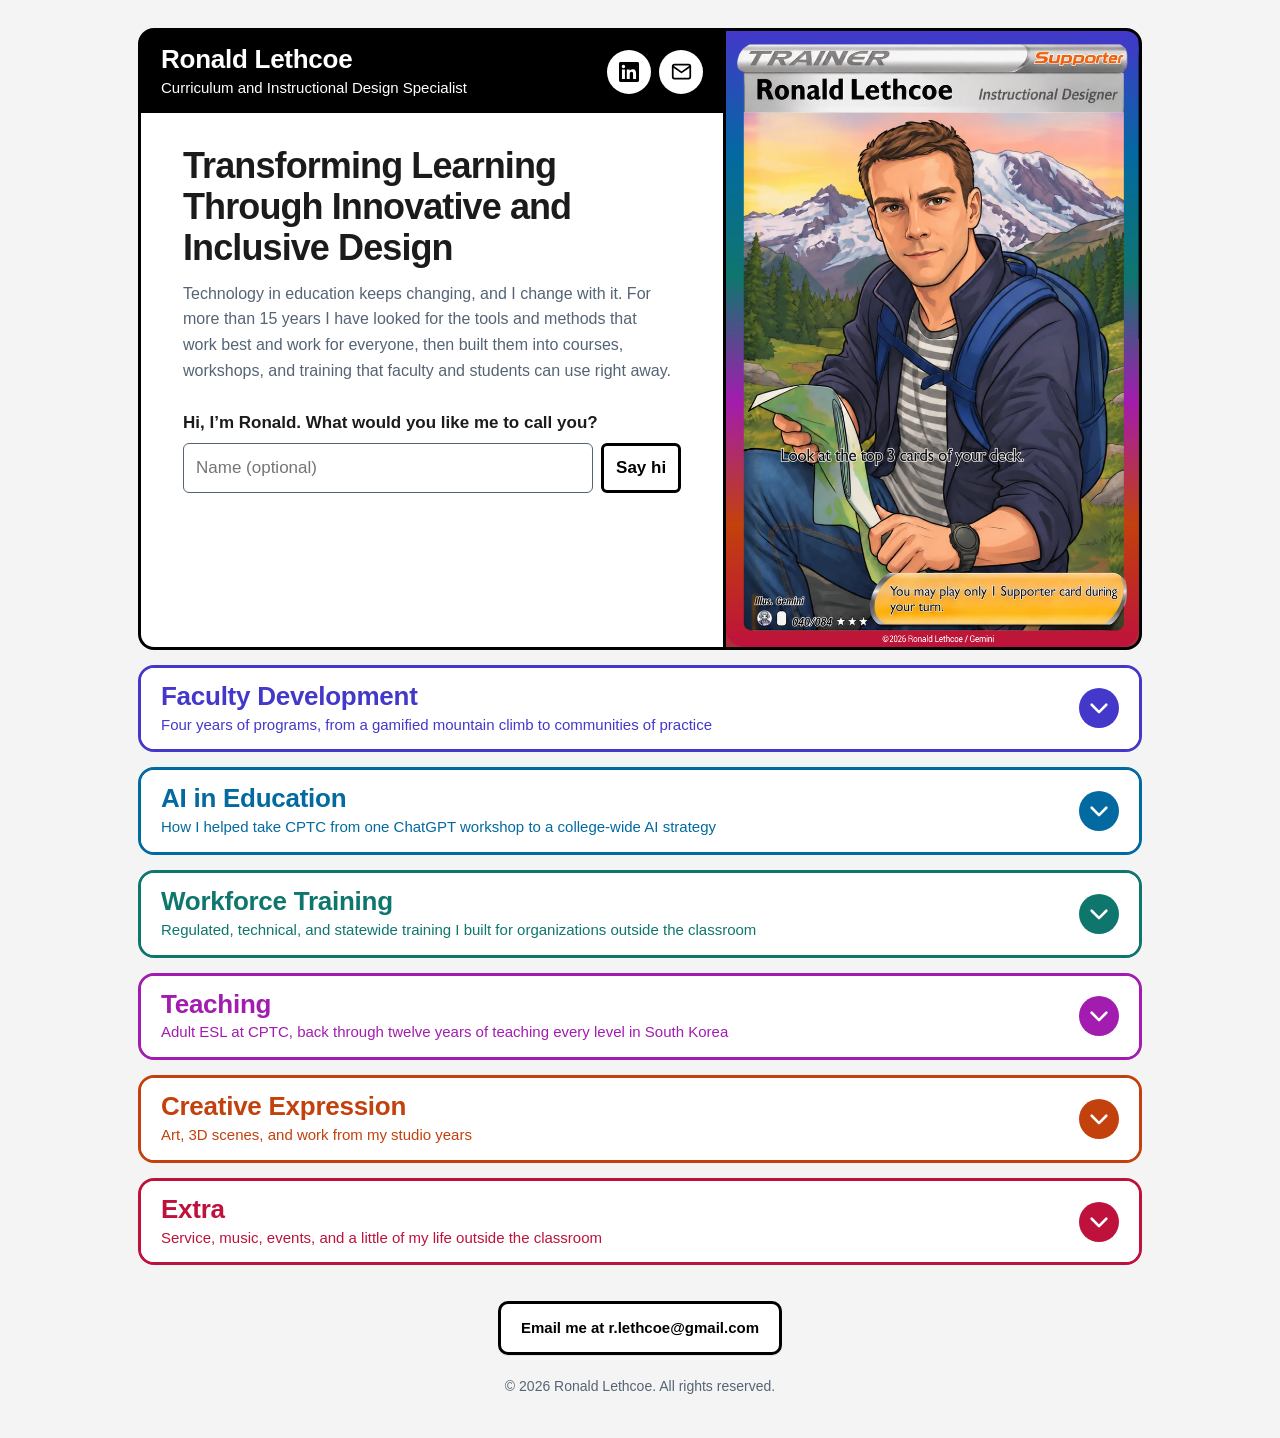
==== commit 4c95f989: "Publish portfolio 3.1 project lightbox" ====
--- a/index.html
+++ b/index.html
@@ -269,7 +269,7 @@
 .project-art-row{display:flex;align-items:center;justify-content:center;gap:14px;margin:12px 0 20px}.project-art-row img{width:calc(33.333% - 10px);height:auto;object-fit:contain;min-width:0}
 .newsletter-pair img{width:calc(50% - 7px);max-height:420px}.project-deck-link{display:inline-block;margin:12px 10px 0 0;font-weight:600}
 @media(max-width:600px){.project-art-row{flex-wrap:wrap}.project-art-row img{width:100%}.newsletter-pair img{width:calc(50% - 7px)}}
-</style><style id="version13">.manual-samples{align-items:flex-start}.manual-samples figure{width:calc(50% - 7px);margin:0}.manual-samples figure img{display:block;width:100%;height:auto}.manual-samples figcaption{font-size:13px;color:var(--muted);margin-top:8px}.conference-resources{margin:18px 0}.conference-resources h4{margin-bottom:8px}.conference-resources li{margin-bottom:12px}.media-resource{margin-left:14px;font-size:14px}.event-resource{font-weight:600}.annual-institutes{margin:0 0 24px;padding:16px 20px;background:white;border-left:4px solid #7952a4}.annual-institutes h3{margin:0 0 8px}.annual-institutes ul{display:flex;flex-wrap:wrap;gap:8px 24px;padding-left:20px}@media(max-width:600px){.manual-samples figure{width:100%}.media-resource{display:inline-block}}</style><style id="version13-consistency">.hero-bar{border-bottom:0}.hero-text h1:after{display:none}.item-body>p,.item-body>p.story,.hub .bd>p{font-size:17px;line-height:1.65;font-weight:400;font-style:normal;color:var(--ink)}.link{display:inline-flex;align-items:center;justify-content:center;gap:6px;background:var(--c,var(--sound));color:#fff!important;font:600 14.5px/1.35 "Segoe UI",Helvetica,Arial,sans-serif;text-decoration:none;border:0;border-radius:6px;padding:10px 16px;margin:8px 8px 0 0;min-height:42px}.link:hover{filter:brightness(.94)}.conference-resources ul{list-style:none;padding-left:0}.conference-resources li{margin-bottom:10px}.item-body>.conference-resources{margin-top:16px}.hub .bd>img{margin:0 0 18px;border-radius:8px}.item-body img.splash{height:auto;max-height:none}.item-body>.tags,.item-body>.nums{margin:4px 0 18px}</style><style id="card-copy-consistency">.card .bd p{font-size:17px;line-height:1.65;font-weight:400;font-style:normal}.item-body>p.story{margin:0 0 14px}.item-body>p.story:last-of-type{margin-bottom:16px}</style><style id="esl-live-preview">.esl-live{display:block;width:100%;height:283px;min-height:0;border:1px solid var(--c-line);border-radius:8px;background:#fff;margin:0 0 18px}@media(max-width:600px){.esl-live{height:260px}}</style><style id="portfolio-pills-and-presentations">.home-h5p{display:block;width:100%;height:680px;border:0;background:#f4f8fb;margin:0 0 18px}.item-body>.tags{gap:7px;margin:8px 0 18px}.tag{font-size:12.5px;line-height:1.4;padding:4px 10px}.presentation-chips{display:grid;grid-template-columns:minmax(0,1fr);gap:12px}.presentation-chip{display:grid;grid-template-columns:116px minmax(0,1fr);gap:13px;align-items:start;padding:12px;background:var(--c-soft,#f3f7fb);border:1px solid var(--c-line,#cfdbe7);border-radius:12px;color:var(--ink);text-decoration:none;transition:box-shadow .15s,transform .15s}.presentation-chip:hover{transform:translateY(-2px);box-shadow:0 4px 12px #00224418}.presentation-chip img{width:116px;height:72px;object-fit:contain;background:#fff;border-radius:5px}.presentation-copy{display:flex;flex-direction:column;gap:6px;min-width:0}.presentation-copy strong{font-size:15px;line-height:1.3;color:var(--c-dark,#1d4f91)}.presenters,.conference-name{font-size:12.5px;line-height:1.4}.presenters{color:#394f64}.conference-name{color:#596c7e}.ai-deep-dive{padding:0 0 18px;margin-bottom:18px;border-bottom:1px solid var(--c-line)}.ai-deep-dive h3{font-size:20px;margin:0 0 6px}.ai-deep-dive p{margin:0 0 8px}@media(max-width:600px){.home-h5p{height:520px}.presentation-chip{grid-template-columns:96px minmax(0,1fr)}.presentation-chip img{width:96px;height:60px}}</style><style id="open-controls-style">details.section{scroll-margin-top:12px}</style><link rel="stylesheet" href="assets/portfolio-v15.css?v=1a847b747c8d"></head>
+</style><style id="version13">.manual-samples{align-items:flex-start}.manual-samples figure{width:calc(50% - 7px);margin:0}.manual-samples figure img{display:block;width:100%;height:auto}.manual-samples figcaption{font-size:13px;color:var(--muted);margin-top:8px}.conference-resources{margin:18px 0}.conference-resources h4{margin-bottom:8px}.conference-resources li{margin-bottom:12px}.media-resource{margin-left:14px;font-size:14px}.event-resource{font-weight:600}.annual-institutes{margin:0 0 24px;padding:16px 20px;background:white;border-left:4px solid #7952a4}.annual-institutes h3{margin:0 0 8px}.annual-institutes ul{display:flex;flex-wrap:wrap;gap:8px 24px;padding-left:20px}@media(max-width:600px){.manual-samples figure{width:100%}.media-resource{display:inline-block}}</style><style id="version13-consistency">.hero-bar{border-bottom:0}.hero-text h1:after{display:none}.item-body>p,.item-body>p.story,.hub .bd>p{font-size:17px;line-height:1.65;font-weight:400;font-style:normal;color:var(--ink)}.link{display:inline-flex;align-items:center;justify-content:center;gap:6px;background:var(--c,var(--sound));color:#fff!important;font:600 14.5px/1.35 "Segoe UI",Helvetica,Arial,sans-serif;text-decoration:none;border:0;border-radius:6px;padding:10px 16px;margin:8px 8px 0 0;min-height:42px}.link:hover{filter:brightness(.94)}.conference-resources ul{list-style:none;padding-left:0}.conference-resources li{margin-bottom:10px}.item-body>.conference-resources{margin-top:16px}.hub .bd>img{margin:0 0 18px;border-radius:8px}.item-body img.splash{height:auto;max-height:none}.item-body>.tags,.item-body>.nums{margin:4px 0 18px}</style><style id="card-copy-consistency">.card .bd p{font-size:17px;line-height:1.65;font-weight:400;font-style:normal}.item-body>p.story{margin:0 0 14px}.item-body>p.story:last-of-type{margin-bottom:16px}</style><style id="esl-live-preview">.esl-live{display:block;width:100%;height:283px;min-height:0;border:1px solid var(--c-line);border-radius:8px;background:#fff;margin:0 0 18px}@media(max-width:600px){.esl-live{height:260px}}</style><style id="portfolio-pills-and-presentations">.home-h5p{display:block;width:100%;height:680px;border:0;background:#f4f8fb;margin:0 0 18px}.item-body>.tags{gap:7px;margin:8px 0 18px}.tag{font-size:12.5px;line-height:1.4;padding:4px 10px}.presentation-chips{display:grid;grid-template-columns:minmax(0,1fr);gap:12px}.presentation-chip{display:grid;grid-template-columns:116px minmax(0,1fr);gap:13px;align-items:start;padding:12px;background:var(--c-soft,#f3f7fb);border:1px solid var(--c-line,#cfdbe7);border-radius:12px;color:var(--ink);text-decoration:none;transition:box-shadow .15s,transform .15s}.presentation-chip:hover{transform:translateY(-2px);box-shadow:0 4px 12px #00224418}.presentation-chip img{width:116px;height:72px;object-fit:contain;background:#fff;border-radius:5px}.presentation-copy{display:flex;flex-direction:column;gap:6px;min-width:0}.presentation-copy strong{font-size:15px;line-height:1.3;color:var(--c-dark,#1d4f91)}.presenters,.conference-name{font-size:12.5px;line-height:1.4}.presenters{color:#394f64}.conference-name{color:#596c7e}.ai-deep-dive{padding:0 0 18px;margin-bottom:18px;border-bottom:1px solid var(--c-line)}.ai-deep-dive h3{font-size:20px;margin:0 0 6px}.ai-deep-dive p{margin:0 0 8px}@media(max-width:600px){.home-h5p{height:520px}.presentation-chip{grid-template-columns:96px minmax(0,1fr)}.presentation-chip img{width:96px;height:60px}}</style><style id="open-controls-style">details.section{scroll-margin-top:12px}</style><link rel="stylesheet" href="assets/portfolio-v15.css?v=966587395d66"></head>
 <body>
 <div class="wrap">
 <section class="hero">
@@ -301,72 +301,83 @@
 <details class="section fd" id="faculty">
 <summary><div><span class="ttl">Faculty Development</span><span class="sub">Four years of programs, from a gamified mountain climb to communities of practice</span></div><span aria-hidden="true" class="chev"><svg fill="none" viewbox="0 0 32 32"><path d="M7 12L16 21L25 12" stroke="currentColor" stroke-linecap="round" stroke-linejoin="round" stroke-width="3.2"></path></svg></span></summary>
 <div class="section-body">
-<div class="tl">
-<details class="item" id="project-1">
-<summary><div><span class="when">November 2026 to May 2027</span><span class="name">CARES Communities of Practice <span class="badge">In Progress</span></span></div><span class="plus" aria-hidden="true"><svg fill="none" viewBox="0 0 32 32"><path d="M7 12L16 21L25 12" stroke="currentColor" stroke-linecap="round" stroke-linejoin="round" stroke-width="3.2"></path></svg></span></summary>
-<div class="item-body"><img alt="CARES Communities of Practice course banner with a mountain landscape and a lit house." class="splash" decoding="async" loading="eager" src="images/cares-communities.jpg"><div class="tags"><span class="tag">5 groups</span><span class="tag">10 paid faculty leads</span><span class="tag">28 PD hours available</span><span class="tag">Course live</span></div><p class="story">Faculty needed a way to connect their professional development with the college’s CARES goals and continue working together after in-service. I designed the structure and Canvas space for five yearlong faculty communities.</p><p class="story">I connected the five HOME rooms and the Fall In-Service planning activity to five groups, each with two faculty leads. I built one Canvas course with five sections and a November-to-May work cycle. The Canvas course is live, with five sections and participants in place. The communities are beginning their yearlong work, with portfolio assembly planned for May 2027.</p><a href="case-studies/communities-of-practice.html" class="link" target="_blank" rel="noopener">Explore the Communities of Practice</a></div>
-</details>
-<details class="item" id="project-2">
-<summary><div><span class="when">October 16, 2026</span><span class="name">Fall 2026 In-Service: from Goals to Group Plans</span></div><span class="plus" aria-hidden="true"><svg fill="none" viewBox="0 0 32 32"><path d="M7 12L16 21L25 12" stroke="currentColor" stroke-linecap="round" stroke-linejoin="round" stroke-width="3.2"></path></svg></span></summary>
-<div class="item-body"><img alt="Five Fall 2026 In-Service station posters, one for each CARES goal." class="splash" decoding="async" loading="eager" src="images/fall26-stations.jpg"><div class="tags"><span class="tag">Technological Literacy CWLO</span><span class="tag">Professional Development Plan</span><span class="tag">CARES Goals</span><span class="tag">Gallery walk</span></div><p class="story">The college needed an in-service that connected faculty development plans to its CARES goals. I coordinated presenters and logistics and designed the afternoon learning experience.</p><p class="story">I organized a sequence in which faculty analyzed a real program problem, planned a solution with colleagues, and shared their work in a gallery walk. I connected those group plans to the Communities of Practice. The group plans became starting work for the yearlong Communities of Practice. The event gave faculty a concrete handoff from an individual development plan to a shared project.</p><a href="https://cptc.libguides.com/TLC/F-2026-In-Service" class="link" target="_blank" rel="noopener">Open the LibGuide Page ↗</a></div>
-</details>
-<details class="item" id="project-3">
-<summary><div><span class="when">Summer to October 2026</span><span class="name">HOME</span></div><span class="plus" aria-hidden="true"><svg fill="none" viewBox="0 0 32 32"><path d="M7 12L16 21L25 12" stroke="currentColor" stroke-linecap="round" stroke-linejoin="round" stroke-width="3.2"></path></svg></span></summary>
-<div class="item-body"><iframe src="https://cptc.h5p.com/content/1292937218086100828/embed" title="HOME interactive course overview" loading="lazy" class="home-h5p" allow="fullscreen" allowfullscreen="allowfullscreen"></iframe><div class="tags"><span class="tag">10 weeks</span><span class="tag">20 PD hours</span><span class="tag">Gagné's nine events</span><span class="tag">Completed October 12, 2026</span></div><p class="story">My earlier self-paced faculty pathways showed me that people needed a reason to meet and keep going together. I rebuilt that shared foundation as HOME, a ten-week live course connected to later community work.</p><p class="story">I organized each week as a room of a house, sequenced meetings around Gagné’s nine events, and used HOME Inspections for faculty self-assessment. The later rooms introduced the five CARES communities, and week ten supported the choice of a group. The course completed its ten-week run on October 12, 2026 and became the first 20 hours of the pathway into Communities of Practice. Faculty left with HOME Inspection self-assessments to carry into their portfolios.</p><a href="https://cptc.instructure.com/courses/2751716" class="link" target="_blank" rel="noopener">Open the HOME Course in Canvas ↗</a></div>
-</details>
-<details class="item" id="project-4">
-<summary><div><span class="when">May 2026</span><span class="name">Spring 2026 In-Service: the Bloom Block </span></div><span class="plus" aria-hidden="true"><svg fill="none" viewBox="0 0 32 32"><path d="M7 12L16 21L25 12" stroke="currentColor" stroke-linecap="round" stroke-linejoin="round" stroke-width="3.2"></path></svg></span></summary>
-<div class="item-body"><img alt="Cover of the May 2026 TLC Newsletter with Simon the robot pointing at May 15, 2026 on a timeline." class="splash tall" decoding="async" loading="eager" src="images/bloom-newsletter-cover.jpg"><div class="tags"><span class="tag">Critical Thinking CWLO</span><span class="tag">113 redesigns</span><span class="tag">88% completion</span><span class="tag">10% to 42% naming a term</span><span class="tag">84% positive feedback (n=75)</span></div><p class="story">Faculty needed to translate the Critical Thinking College-Wide Learning Outcome into assignments students actually complete. I designed the Spring 2026 In-Service as the Bloom Block: eight departments working in parallel through six stages from Remember to Create. Simon’s story, introduced through a 16-page graphic novel in the TLC newsletter, gave the day a shared purpose. Each faculty member worked toward a concrete deliverable: a redesigned assignment with visible CWLO alignment.</p><p class="story">I built the dean and faculty guides, six stage handouts, a Simon Ticket voting economy, and an AI CWLO checker. Faculty compared the checker’s suggestions with their own work and made the final revisions themselves. The event produced 113 CWLO-aligned redesigns from 129 submitted assignments, an 88% completion rate. Assignments naming a critical-thinking term rose from 10% to 42%, and 84% of 75 survey respondents rated the day good or excellent.</p><a href="https://cptc.libguides.com/TLC/S2026InService" class="link" target="_blank" rel="noopener">Open the LibGuide Page ↗</a></div>
-</details>
-<details class="item" id="project-5">
-<summary><div><span class="when">2025 to 2026</span><span class="name">Applied AI</span></div><span class="plus" aria-hidden="true"><svg fill="none" viewBox="0 0 32 32"><path d="M7 12L16 21L25 12" stroke="currentColor" stroke-linecap="round" stroke-linejoin="round" stroke-width="3.2"></path></svg></span></summary>
-<div class="item-body"><img alt="Applied AI in College Classrooms artwork" class="splash" decoding="async" loading="eager" src="images/libguide/8b4a23a4a5eee79c.png"><div class="tags"><span class="tag">42 hours</span><span class="tag">Community of Practice</span><span class="tag">Advanced AI practice</span></div><p class="story">Faculty who had completed an introduction to generative AI needed a more advanced next step. I built Applied AI as the continuation of that faculty learning pathway.</p><p class="story">I developed the course and launched it in fall 2025, connecting it to the earlier Generative AI in Higher Education course and the college’s broader AI work. Applied AI launched in fall 2025 and established an advanced next step in the faculty learning pathway. Course-specific completion and learning results are not yet documented in this case study.</p><a href="https://cptc.instructure.com/courses/2615278" class="link" target="_blank" rel="noopener">Open Applied AI in Canvas ↗</a></div>
-</details>
-<details class="item" id="project-6">
-<summary><div><span class="when">October 2025</span><span class="name">In+Out Day 2025: Professional Responsibility</span></div><span class="plus" aria-hidden="true"><svg fill="none" viewBox="0 0 32 32"><path d="M7 12L16 21L25 12" stroke="currentColor" stroke-linecap="round" stroke-linejoin="round" stroke-width="3.2"></path></svg></span></summary>
-<div class="item-body"><img src="images/inout-cover-lessons-1-2.jpg" alt="In+Out Day 2025 workbook cover, Lesson 1 Remember, and Lesson 2 Understand" class="splash" loading="eager"><div class="tags"><span class="tag">Professional Responsibility CWLO</span></div><p class="story">The college was connecting faculty professional learning with its Professional Responsibility CWLO and program assessment work. My event work supported a two-day experience with the Office of Outcomes and Assessment.</p><p class="story">The program moved through the outcome’s levels, from cultural awareness and inclusive practice to sustainability, culturally informed soft skills, and belonging. Faculty also updated their program learning outcome reports. The event connected professional learning and program reporting in the same two-day experience.</p><a href="https://cptc.libguides.com/TLC/IO2025" class="link" target="_blank" rel="noopener">Open the LibGuide Page ↗</a></div>
-</details>
-<details class="item" id="project-7">
-<summary><div><span class="when">May 2025</span><span class="name">Spring 2025 In-Service</span></div><span class="plus" aria-hidden="true"><svg fill="none" viewBox="0 0 32 32"><path d="M7 12L16 21L25 12" stroke="currentColor" stroke-linecap="round" stroke-linejoin="round" stroke-width="3.2"></path></svg></span></summary>
-<div class="item-body"><img alt="TILT + AI session artwork from Spring 2025 In-Service" class="splash" decoding="async" loading="eager" src="images/libguide/bc6031fb50e3671d.jpg"><div class="tags"><span class="tag">Communication CWLO</span></div><p class="story">The in-service brought together practical faculty topics, including belonging, access, technology, and student support. I contributed a session on using TILT and AI to improve assignment design.</p><p class="story">I led “TILT + AI: Smarter Assignments for Better Student Success” within a ten-session faculty program and published its resources in the TLC LibGuide. The session was delivered, and faculty can still access its assignment-design resources in the TLC LibGuide.</p><a class="link" href="https://cptc.libguides.com/TLC/TILT-AI" target="_blank" rel="noopener">TILT + AI Session Page</a><a href="https://cptc.libguides.com/TLC/2025-Spring-In-Service" class="link" target="_blank" rel="noopener">Open the LibGuide Page ↗</a></div>
-</details>
-<details class="item" id="project-8">
-<summary><div><span class="when">October 2024</span><span class="name">In+Out Day 2024: CARES Rotations</span></div><span class="plus" aria-hidden="true"><svg fill="none" viewBox="0 0 32 32"><path d="M7 12L16 21L25 12" stroke="currentColor" stroke-linecap="round" stroke-linejoin="round" stroke-width="3.2"></path></svg></span></summary>
-<div class="item-body"><img alt="Campus map for the 2024 In and Out Day with color-coded CARES stations." class="splash" decoding="async" loading="eager" src="images/cares-rotation-map.jpg"><div class="tags"><span class="tag">CARES Goals</span></div><p class="story">The college needed to connect faculty work with the five CARES areas of its strategic plan. My in-service work helped turn that framework into a two-day faculty experience.</p><p class="story">The event used rotations through CARES-themed sessions and connected those sessions to program action-plan updates. That same organizing framework later carried into HOME and the Communities of Practice. The event established the CARES-based structure used in later faculty development. The recorded result is the event and its connection to program planning, rather than a measured change in institutional performance.</p><a href="https://cptc.libguides.com/TLC/In-Out-2024" class="link" target="_blank" rel="noopener">Open the LibGuide Page ↗</a></div>
-</details>
-<details class="item" id="project-9">
-<summary><div><span class="when">2024 to 2026</span><span class="name">Framework for Faculty and Student Success (FFSS)</span></div><span class="plus" aria-hidden="true"><svg fill="none" viewBox="0 0 32 32"><path d="M7 12L16 21L25 12" stroke="currentColor" stroke-linecap="round" stroke-linejoin="round" stroke-width="3.2"></path></svg></span></summary>
-<div class="item-body"><img alt="Framework for Faculty and Student Success artwork" class="splash" decoding="async" loading="eager" src="images/libguide/6ac617a29bdb0291.png"><div class="tags"><span class="tag">Quality Matters</span><span class="tag">500+ PD hours awarded</span></div><p class="story">The original Jisan pathways needed revision as I learned more about how faculty participated in professional development. I rebuilt the yearly framework around course-design expectations and what the previous version taught us.</p><p class="story">I aligned the framework with the Washington State Course Design Checklist and revised it each year as part of the college’s faculty learning system. More than 500 PD hours were earned through the framework. The project also gave me a structure I could revise each year as faculty needs and course-design expectations changed.</p><a href="https://cptc.instructure.com/courses/2488317" class="link" target="_blank" rel="noopener">Open FFSS in Canvas ↗</a></div>
-</details>
-<details class="item" id="project-10">
-<summary><div><span class="when">2024</span><span class="name">Generative AI in Higher Education</span></div><span class="plus" aria-hidden="true"><svg fill="none" viewBox="0 0 32 32"><path d="M7 12L16 21L25 12" stroke="currentColor" stroke-linecap="round" stroke-linejoin="round" stroke-width="3.2"></path></svg></span></summary>
-<div class="item-body"><img src="images/genai-banner.png" alt="Generative AI in Higher Education original course banner" class="splash" loading="eager"><div class="tags"><span class="tag">30 hours</span><span class="tag">OER</span></div><p class="story">Faculty needed a foundation for making decisions about generative AI in their teaching. I built a 30-hour faculty cohort that connected AI guidance with actual course materials.</p><p class="story">The course asked faculty to apply the guidance to their syllabi, assignments, assessments, and learning materials. It became the foundation for the later Applied AI course. The first cohort finished, with course work focused on faculty syllabi, assignments, assessments, and learning materials. That course became the foundation for the later Applied AI pathway.</p><a href="https://cptc.instructure.com/courses/2435854" class="link" target="_blank" rel="noopener">Open Generative AI in Canvas ↗</a><a href="https://cptc.libguides.com/TLC/AI" class="link" target="_blank" rel="noopener">Open the Generative AI Resources ↗</a></div>
-</details>
-<details class="item" id="project-11">
-<summary><div><span class="when">May 2024</span><span class="name">Spring 2024 In-Service: Faculty Teaching Faculty</span></div><span class="plus" aria-hidden="true"><svg fill="none" viewBox="0 0 32 32"><path d="M7 12L16 21L25 12" stroke="currentColor" stroke-linecap="round" stroke-linejoin="round" stroke-width="3.2"></path></svg></span></summary>
-<div class="item-body"><img src="images/project-overview-3-3147.jpg" alt="A selection of original workshop materials" class="splash" loading="eager"><div class="tags"><span class="tag">Faculty-led workshops</span><span class="tag">Peer learning</span></div><p class="story">The college had practical expertise across programs that faculty could share with one another. My in-service work helped organize a day around that faculty expertise.</p><p class="story">The day opened with Simon Says: Break the Ice and moved into hands-on workshops led by faculty, including wiring, songwriting, and virtual escape rooms. The event gave faculty a structured opportunity to teach and learn from colleagues across disciplines. The program and workshop resources are the documented outputs; no event-specific learning measure is recorded.</p><a href="https://cptc.libguides.com/TLC/2024-Spring-In-Service" class="link" target="_blank" rel="noopener">Open the LibGuide Page ↗</a></div>
-</details>
-<details class="item" id="project-12">
-<summary><div><span class="when">2023 to 2024</span><span class="name">Jisan Paths and PD Base Camp</span></div><span class="plus" aria-hidden="true"><svg fill="none" viewBox="0 0 32 32"><path d="M7 12L16 21L25 12" stroke="currentColor" stroke-linecap="round" stroke-linejoin="round" stroke-width="3.2"></path></svg></span></summary>
-<div class="item-body"><img alt="Jisan graphic syllabus covers for Cornerstones of College Instruction, Active Learning, EdTech 101, and the OER Starter Kit" class="splash" decoding="async" loading="eager" src="images/jisan-graphic-syllabi.jpg"><div class="tags"><span class="tag">Gamification</span><span class="tag">Canvas badges</span><span class="tag">Learning from low completion</span></div><p class="story">I wanted to give faculty a shared foundation and a clear route through professional learning at CPTC. I designed PD Base Camp and four themed paths up Jisan Mountain.</p><p class="story">I built stories, challenges, simulations, and badges around the tracks. When few faculty finished independently and time emerged as a barrier, I folded three tracks together and added Lunchtime Learning to walk teams through their next level. The initial design exposed an accountability problem that changed my approach. Those lessons directly informed HOME’s shared foundation and weekly live meetings. This is an example of using weak completion as design evidence.</p><a href="https://cptc.libguides.com/TLC/CPTCPD#s-lg-box-33191772" class="link" target="_blank" rel="noopener">Open the LibGuide Page ↗</a><a href="documents/jisan-graphic-syllabi.pdf" class="link" target="_blank" rel="noopener">Open the Jisan Graphic Syllabi</a></div>
-</details>
-<details class="item" id="project-13">
-<summary><div><span class="when">May 2023</span><span class="name">Spring 2023 In-Service</span></div><span class="plus" aria-hidden="true"><svg fill="none" viewBox="0 0 32 32"><path d="M7 12L16 21L25 12" stroke="currentColor" stroke-linecap="round" stroke-linejoin="round" stroke-width="3.2"></path></svg></span></summary>
-<div class="item-body"><img alt="Kahoozle session graphic combining Kahoot and Baamboozle." class="splash" decoding="async" loading="eager" src="images/spring23-kahoozle.jpg"><p class="story">I joined CPTC in January 2023 and contributed to my first in-service four months later. I co-presented an afternoon session with Geoff Cain.</p><p class="story">That early work began the approach I continued developing: use a playful opening to draw people in, then connect the experience to work faculty can take back to their courses. The session was delivered and became an early step in my longer faculty-development work at CPTC. It was also an opportunity to begin working with colleagues across the college.</p></div>
-</details>
-</div>
-<h3 class="group">Outcome Alignment Underneath It All</h3>
-<div class="cards">
-<div class="card"><div class="hd">College-Wide Learning Outcomes</div><div class="bd"><img src="images/cwlo-banner.png" alt="College-Wide Learning Outcomes banner" class="portfolio-work-image" loading="eager"><p>I co-developed CPTC’s College-Wide Learning Outcomes and built four faculty toolkits with leveled criteria, self-checks, and video walkthroughs.</p><a href="https://cptc.libguides.com/TLC/CWLOs" class="link" target="_blank" rel="noopener">Explore the CWLO LibGuide</a></div></div>
-<div class="card"><div class="hd">Two Frameworks in Every Course</div><div class="bd"><figure class="alignment-example"><img alt="Crosswalk excerpt aligning Skill Standard D1, prepare and gather current instructional materials, with Communication at Remember and Understand." src="images/crosswalk-alignment.png"><figcaption>Skill Standard D1 aligned with the Communication CWLO at Remember/Understand.</figcaption></figure><p>Every faculty course I build is aligned to the CWLOs and to the Washington Skill Standards for Professional Technical Faculty, so the training models the alignment it teaches.</p></div></div>
-<div class="card"><div class="hd">NWCCU Poster</div><div class="bd"><a aria-label="Open the NWCCU poster at full size" href="images/nwccu-latest.png" rel="noopener" target="_blank"><img alt="Latest From Workshop to Workflow poster, rendered from the October 30 PowerPoint" class="portfolio-work-image" loading="eager" src="images/nwccu-latest.png"></a><p>I will present the CWLO in-service model as a poster at NWCCU on December 1, 2026.</p></div></div>
-</div>
+<div class="faculty-overview">
 <h3 class="group">The Systems I Run</h3>
 <div class="cards">
 <div class="card"><div class="hd">Canvas Administrator</div><div class="bd"><p>I administer Canvas for the college, including Blueprints, Credentials and course builds.</p></div></div>
 <div class="card"><div class="hd">Simple Syllabus</div><div class="bd"><p>I lead the college's adoption of Simple Syllabus.</p></div></div>
 <div class="card"><div class="hd">H5P</div><div class="bd"><p>I manage H5P for the college and teach faculty to build interactive content with it.</p></div></div>
 <div class="card"><div class="hd">Canvas Credentials</div><div class="bd"><p>381 badges, 4,418 awards, 15 pathways and 110 certificates in place of manual PD tracking.</p></div></div>
+</div>
+</div>
+<div class="tl">
+<details class="item" id="project-1" open>
+<summary><div><span class="when">November 2026 to May 2027</span><span class="name">CARES Communities of Practice <span class="badge">In Progress</span></span></div><span class="plus" aria-hidden="true"><svg fill="none" viewBox="0 0 32 32"><path d="M7 12L16 21L25 12" stroke="currentColor" stroke-linecap="round" stroke-linejoin="round" stroke-width="3.2"></path></svg></span></summary>
+<div class="item-body"><img alt="CARES Communities of Practice course banner with a mountain landscape and a lit house." class="splash" decoding="async" loading="eager" src="images/cares-communities.jpg">
+<div class="tags"><span class="tag">5 groups</span><span class="tag">10 paid faculty leads</span><span class="tag">28 PD hours available</span><span class="tag">Course live</span></div><p class="story">Faculty needed a way to connect their professional development with the college’s CARES goals and continue working together after in-service. I designed the structure and Canvas space for five yearlong faculty communities.</p><p class="story">I connected the five HOME rooms and the Fall In-Service planning activity to five groups, each with two faculty leads. I built one Canvas course with five sections and a November-to-May work cycle. The Canvas course is live, with five sections and participants in place. The communities are beginning their yearlong work, with portfolio assembly planned for May 2027.</p>
+<div class="embed-actions">
+  <button type="button" class="link" aria-haspopup="dialog" aria-controls="embed-viewer"
+    data-embed-title="Fall In-Service to CARES Communities of Practice"
+    data-embed-src="https://www.canva.com/design/DAHalZBXzrk/mDsBAd_EmVQO4CwBE2WJgg/view?embed">Project Breakdown</button>
+  <a class="link" href="https://cptc.libguides.com/TLC/F-2026-In-Service"
+    target="_blank" rel="noopener">Fall In-Service LibGuide ↗</a>
+</div>
+</div>
+</details>
+<details class="item" id="project-2">
+<summary><div><span class="when">October 16, 2026</span><span class="name">Fall 2026 In-Service: from Goals to Group Plans</span></div><span class="plus" aria-hidden="true"><svg fill="none" viewBox="0 0 32 32"><path d="M7 12L16 21L25 12" stroke="currentColor" stroke-linecap="round" stroke-linejoin="round" stroke-width="3.2"></path></svg></span></summary>
+<div class="item-body"><img alt="Five Fall 2026 In-Service station posters, one for each CARES goal." class="splash" decoding="async" loading="eager" src="images/fall26-stations.jpg"><div class="tags"><span class="tag">Technological Literacy CWLO</span><span class="tag">Professional Development Plan</span><span class="tag">CARES Goals</span><span class="tag">Gallery walk</span></div><p class="story">The college needed an in-service that connected faculty development plans to its CARES goals. I coordinated presenters and logistics and designed the afternoon learning experience.</p><p class="story">I organized a sequence in which faculty analyzed a real program problem, planned a solution with colleagues, and shared their work in a gallery walk. I connected those group plans to the Communities of Practice. The group plans became starting work for the yearlong Communities of Practice. The event gave faculty a concrete handoff from an individual development plan to a shared project.</p><a href="https://cptc.libguides.com/TLC/F-2026-In-Service" class="link" target="_blank" rel="noopener">Open the LibGuide Page ↗</a></div>
+</details>
+<details class="item" id="project-3">
+<summary><div><span class="when">Summer to October 2026</span><span class="name">HOME</span></div><span class="plus" aria-hidden="true"><svg fill="none" viewBox="0 0 32 32"><path d="M7 12L16 21L25 12" stroke="currentColor" stroke-linecap="round" stroke-linejoin="round" stroke-width="3.2"></path></svg></span></summary>
+<div class="item-body"><iframe src="https://cptc.h5p.com/content/1292937218086100828/embed" title="HOME interactive course overview" loading="lazy" class="home-h5p" allow="fullscreen" allowfullscreen="allowfullscreen"></iframe><div class="tags"><span class="tag">10 weeks</span><span class="tag">20 PD hours</span><span class="tag">Gagné's nine events</span><span class="tag">Completed October 12, 2026</span></div><p class="story">My earlier self-paced faculty pathways showed me that people needed a reason to meet and keep going together. I rebuilt that shared foundation as HOME, a ten-week live course connected to later community work.</p><p class="story">I organized each week as a room of a house, sequenced meetings around Gagné’s nine events, and used HOME Inspections for faculty self-assessment. The later rooms introduced the five CARES communities, and week ten supported the choice of a group. The course completed its ten-week run on October 12, 2026 and became the first 20 hours of the pathway into Communities of Practice. Faculty left with HOME Inspection self-assessments to carry into their portfolios.</p><a href="https://cptc.instructure.com/courses/2751716" class="link" target="_blank" rel="noopener">Open the HOME Course in Canvas ↗</a></div>
+</details>
+<details class="item" id="project-4">
+<summary><div><span class="when">May 2026</span><span class="name">Spring 2026 In-Service: the Bloom Block </span></div><span class="plus" aria-hidden="true"><svg fill="none" viewBox="0 0 32 32"><path d="M7 12L16 21L25 12" stroke="currentColor" stroke-linecap="round" stroke-linejoin="round" stroke-width="3.2"></path></svg></span></summary>
+<div class="item-body"><img alt="Cover of the May 2026 TLC Newsletter with Simon the robot pointing at May 15, 2026 on a timeline." class="splash tall" decoding="async" loading="eager" src="images/bloom-newsletter-cover.jpg"><div class="tags"><span class="tag">Critical Thinking CWLO</span><span class="tag">113 redesigns</span><span class="tag">88% completion</span><span class="tag">10% to 42% naming a term</span><span class="tag">84% positive feedback (n=75)</span></div><p class="story">Faculty needed to translate the Critical Thinking College-Wide Learning Outcome into assignments students actually complete. I designed the Spring 2026 In-Service as the Bloom Block: eight departments working in parallel through six stages from Remember to Create. Simon’s story, introduced through a 16-page graphic novel in the TLC newsletter, gave the day a shared purpose. Each faculty member worked toward a concrete deliverable: a redesigned assignment with visible CWLO alignment.</p><p class="story">I built the dean and faculty guides, six stage handouts, a Simon Ticket voting economy, and an AI CWLO checker. Faculty compared the checker’s suggestions with their own work and made the final revisions themselves. The event produced 113 CWLO-aligned redesigns from 129 submitted assignments, an 88% completion rate. Assignments naming a critical-thinking term rose from 10% to 42%, and 84% of 75 survey respondents rated the day good or excellent.</p><a href="https://cptc.libguides.com/TLC/S2026InService" class="link" target="_blank" rel="noopener">Open the LibGuide Page ↗</a></div>
+</details>
+<details class="item" id="project-5">
+<summary><div><span class="when">2025 to 2026</span><span class="name">Applied AI</span></div><span class="plus" aria-hidden="true"><svg fill="none" viewBox="0 0 32 32"><path d="M7 12L16 21L25 12" stroke="currentColor" stroke-linecap="round" stroke-linejoin="round" stroke-width="3.2"></path></svg></span></summary>
+<div class="item-body"><img alt="Applied AI in College Classrooms artwork" class="splash" decoding="async" loading="eager" src="images/libguide/8b4a23a4a5eee79c.png"><div class="tags"><span class="tag">42 hours</span><span class="tag">Community of Practice</span><span class="tag">Advanced AI practice</span></div><p class="story">Faculty who had completed an introduction to generative AI needed a more advanced next step. I built Applied AI as the continuation of that faculty learning pathway.</p><p class="story">I developed the course and launched it in fall 2025, connecting it to the earlier Generative AI in Higher Education course and the college’s broader AI work. Applied AI launched in fall 2025 and established an advanced next step in the faculty learning pathway. Course-specific completion and learning results are not yet documented in this case study.</p><a href="https://cptc.instructure.com/courses/2615278" class="link" target="_blank" rel="noopener">Open Applied AI in Canvas ↗</a></div>
+</details>
+<details class="item" id="project-6">
+<summary><div><span class="when">October 2025</span><span class="name">In+Out Day 2025: Professional Responsibility</span></div><span class="plus" aria-hidden="true"><svg fill="none" viewBox="0 0 32 32"><path d="M7 12L16 21L25 12" stroke="currentColor" stroke-linecap="round" stroke-linejoin="round" stroke-width="3.2"></path></svg></span></summary>
+<div class="item-body"><img src="images/inout-cover-lessons-1-2.jpg" alt="In+Out Day 2025 workbook cover, Lesson 1 Remember, and Lesson 2 Understand" class="splash" loading="eager"><div class="tags"><span class="tag">Professional Responsibility CWLO</span></div><p class="story">The college was connecting faculty professional learning with its Professional Responsibility CWLO and program assessment work. My event work supported a two-day experience with the Office of Outcomes and Assessment.</p><p class="story">The program moved through the outcome’s levels, from cultural awareness and inclusive practice to sustainability, culturally informed soft skills, and belonging. Faculty also updated their program learning outcome reports. The event connected professional learning and program reporting in the same two-day experience.</p><a href="https://cptc.libguides.com/TLC/IO2025" class="link" target="_blank" rel="noopener">Open the LibGuide Page ↗</a></div>
+</details>
+<details class="item" id="project-7">
+<summary><div><span class="when">May 2025</span><span class="name">Spring 2025 In-Service</span></div><span class="plus" aria-hidden="true"><svg fill="none" viewBox="0 0 32 32"><path d="M7 12L16 21L25 12" stroke="currentColor" stroke-linecap="round" stroke-linejoin="round" stroke-width="3.2"></path></svg></span></summary>
+<div class="item-body"><img alt="TILT + AI session artwork from Spring 2025 In-Service" class="splash" decoding="async" loading="eager" src="images/libguide/bc6031fb50e3671d.jpg"><div class="tags"><span class="tag">Communication CWLO</span></div><p class="story">The in-service brought together practical faculty topics, including belonging, access, technology, and student support. I contributed a session on using TILT and AI to improve assignment design.</p><p class="story">I led “TILT + AI: Smarter Assignments for Better Student Success” within a ten-session faculty program and published its resources in the TLC LibGuide. The session was delivered, and faculty can still access its assignment-design resources in the TLC LibGuide.</p><a class="link" href="https://cptc.libguides.com/TLC/TILT-AI" target="_blank" rel="noopener">TILT + AI Session Page</a><a href="https://cptc.libguides.com/TLC/2025-Spring-In-Service" class="link" target="_blank" rel="noopener">Open the LibGuide Page ↗</a></div>
+</details>
+<details class="item" id="project-8">
+<summary><div><span class="when">October 2024</span><span class="name">In+Out Day 2024: CARES Rotations</span></div><span class="plus" aria-hidden="true"><svg fill="none" viewBox="0 0 32 32"><path d="M7 12L16 21L25 12" stroke="currentColor" stroke-linecap="round" stroke-linejoin="round" stroke-width="3.2"></path></svg></span></summary>
+<div class="item-body"><img alt="Campus map for the 2024 In and Out Day with color-coded CARES stations." class="splash" decoding="async" loading="eager" src="images/cares-rotation-map.jpg"><div class="tags"><span class="tag">CARES Goals</span></div><p class="story">The college needed to connect faculty work with the five CARES areas of its strategic plan. My in-service work helped turn that framework into a two-day faculty experience.</p><p class="story">The event used rotations through CARES-themed sessions and connected those sessions to program action-plan updates. That same organizing framework later carried into HOME and the Communities of Practice. The event established the CARES-based structure used in later faculty development. The recorded result is the event and its connection to program planning, rather than a measured change in institutional performance.</p><a href="https://cptc.libguides.com/TLC/In-Out-2024" class="link" target="_blank" rel="noopener">Open the LibGuide Page ↗</a></div>
+</details>
+<details class="item" id="project-9">
+<summary><div><span class="when">2024 to 2026</span><span class="name">Framework for Faculty and Student Success (FFSS)</span></div><span class="plus" aria-hidden="true"><svg fill="none" viewBox="0 0 32 32"><path d="M7 12L16 21L25 12" stroke="currentColor" stroke-linecap="round" stroke-linejoin="round" stroke-width="3.2"></path></svg></span></summary>
+<div class="item-body"><img alt="Framework for Faculty and Student Success artwork" class="splash" decoding="async" loading="eager" src="images/libguide/6ac617a29bdb0291.png"><div class="tags"><span class="tag">Quality Matters</span><span class="tag">500+ PD hours awarded</span></div><p class="story">The original Jisan pathways needed revision as I learned more about how faculty participated in professional development. I rebuilt the yearly framework around course-design expectations and what the previous version taught us.</p><p class="story">I aligned the framework with the Washington State Course Design Checklist and revised it each year as part of the college’s faculty learning system. More than 500 PD hours were earned through the framework. The project also gave me a structure I could revise each year as faculty needs and course-design expectations changed.</p><a href="https://cptc.instructure.com/courses/2488317" class="link" target="_blank" rel="noopener">Open FFSS in Canvas ↗</a></div>
+</details>
+<details class="item" id="project-10">
+<summary><div><span class="when">2024</span><span class="name">Generative AI in Higher Education</span></div><span class="plus" aria-hidden="true"><svg fill="none" viewBox="0 0 32 32"><path d="M7 12L16 21L25 12" stroke="currentColor" stroke-linecap="round" stroke-linejoin="round" stroke-width="3.2"></path></svg></span></summary>
+<div class="item-body"><img src="images/genai-banner.png" alt="Generative AI in Higher Education original course banner" class="splash" loading="eager"><div class="tags"><span class="tag">30 hours</span><span class="tag">OER</span></div><p class="story">Faculty needed a foundation for making decisions about generative AI in their teaching. I built a 30-hour faculty cohort that connected AI guidance with actual course materials.</p><p class="story">The course asked faculty to apply the guidance to their syllabi, assignments, assessments, and learning materials. It became the foundation for the later Applied AI course. The first cohort finished, with course work focused on faculty syllabi, assignments, assessments, and learning materials. That course became the foundation for the later Applied AI pathway.</p><a href="https://cptc.instructure.com/courses/2435854" class="link" target="_blank" rel="noopener">Open Generative AI in Canvas ↗</a><a href="https://cptc.libguides.com/TLC/AI" class="link" target="_blank" rel="noopener">Open the Generative AI Resources ↗</a></div>
+</details>
+<details class="item" id="project-11">
+<summary><div><span class="when">May 2024</span><span class="name">Spring 2024 In-Service: Faculty Teaching Faculty</span></div><span class="plus" aria-hidden="true"><svg fill="none" viewBox="0 0 32 32"><path d="M7 12L16 21L25 12" stroke="currentColor" stroke-linecap="round" stroke-linejoin="round" stroke-width="3.2"></path></svg></span></summary>
+<div class="item-body"><img src="images/project-overview-3-3147.jpg" alt="A selection of original workshop materials" class="splash" loading="eager"><div class="tags"><span class="tag">Faculty-led workshops</span><span class="tag">Peer learning</span></div><p class="story">The college had practical expertise across programs that faculty could share with one another. My in-service work helped organize a day around that faculty expertise.</p><p class="story">The day opened with Simon Says: Break the Ice and moved into hands-on workshops led by faculty, including wiring, songwriting, and virtual escape rooms. The event gave faculty a structured opportunity to teach and learn from colleagues across disciplines. The program and workshop resources are the documented outputs; no event-specific learning measure is recorded.</p><a href="https://cptc.libguides.com/TLC/2024-Spring-In-Service" class="link" target="_blank" rel="noopener">Open the LibGuide Page ↗</a></div>
+</details>
+<details class="item" id="project-12">
+<summary><div><span class="when">2023 to 2024</span><span class="name">Jisan Paths and PD Base Camp</span></div><span class="plus" aria-hidden="true"><svg fill="none" viewBox="0 0 32 32"><path d="M7 12L16 21L25 12" stroke="currentColor" stroke-linecap="round" stroke-linejoin="round" stroke-width="3.2"></path></svg></span></summary>
+<div class="item-body"><img alt="Jisan graphic syllabus covers for Cornerstones of College Instruction, Active Learning, EdTech 101, and the OER Starter Kit" class="splash" decoding="async" loading="eager" src="images/jisan-graphic-syllabi.jpg"><div class="tags"><span class="tag">Gamification</span><span class="tag">Canvas badges</span><span class="tag">Learning from low completion</span></div><p class="story">I wanted to give faculty a shared foundation and a clear route through professional learning at CPTC. I designed PD Base Camp and four themed paths up Jisan Mountain.</p><p class="story">I built stories, challenges, simulations, and badges around the tracks. When few faculty finished independently and time emerged as a barrier, I folded three tracks together and added Lunchtime Learning to walk teams through their next level. The initial design exposed an accountability problem that changed my approach. Those lessons directly informed HOME’s shared foundation and weekly live meetings. This is an example of using weak completion as design evidence.</p><a href="https://cptc.libguides.com/TLC/CPTCPD#s-lg-box-33191772" class="link" target="_blank" rel="noopener">Open the LibGuide Page ↗</a><a href="documents/jisan-graphic-syllabi.pdf" class="link" target="_blank" rel="noopener">Open the Jisan Graphic Syllabi</a></div>
+</details>
+<details class="item" id="project-13">
+<summary><div><span class="when">May 2023</span><span class="name">Spring 2023 In-Service</span></div><span class="plus" aria-hidden="true"><svg fill="none" viewBox="0 0 32 32"><path d="M7 12L16 21L25 12" stroke="currentColor" stroke-linecap="round" stroke-linejoin="round" stroke-width="3.2"></path></svg></span></summary>
+<div class="item-body"><img alt="Kahoozle session graphic combining Kahoot and Baamboozle." class="splash" decoding="async" loading="eager" src="images/spring23-kahoozle.jpg"><p class="story">I joined CPTC in January 2023 and contributed to my first in-service four months later. I co-presented an afternoon session with Geoff Cain.</p><p class="story">That early work began the approach I continued developing: use a playful opening to draw people in, then connect the experience to work faculty can take back to their courses. The session was delivered and became an early step in my longer faculty-development work at CPTC. It was also an opportunity to begin working with colleagues across the college.</p></div>
+</details>
+</div>
+<h3 class="group">Outcome Alignment Underneath It All</h3>
+<div class="cards">
+<div class="card"><div class="hd">College-Wide Learning Outcomes</div><div class="bd"><img src="images/cwlo-banner.png" alt="College-Wide Learning Outcomes banner" class="portfolio-work-image" loading="eager"><p>I co-developed CPTC’s College-Wide Learning Outcomes and built four faculty toolkits with leveled criteria, self-checks, and video walkthroughs.</p><a href="https://cptc.libguides.com/TLC/CWLOs" class="link" target="_blank" rel="noopener">Explore the CWLO LibGuide</a></div></div>
+<div class="card"><div class="hd">Two Frameworks in Every Course</div><div class="bd"><figure class="alignment-example"><img alt="Crosswalk excerpt aligning Skill Standard D1, prepare and gather current instructional materials, with Communication at Remember and Understand." src="images/crosswalk-alignment.png"><figcaption>Skill Standard D1 aligned with the Communication CWLO at Remember/Understand.</figcaption></figure><p>Every faculty course I build is aligned to the CWLOs and to the Washington Skill Standards for Professional Technical Faculty, so the training models the alignment it teaches.</p></div></div>
+<div class="card"><div class="hd">NWCCU Poster</div><div class="bd"><a aria-label="Open the NWCCU poster at full size" href="images/nwccu-latest.png" rel="noopener" target="_blank"><img alt="Latest From Workshop to Workflow poster, rendered from the October 30 PowerPoint" class="portfolio-work-image" loading="eager" src="images/nwccu-latest.png"></a><p>I will present the CWLO in-service model as a poster at NWCCU on December 1, 2026.</p></div></div>
 </div>
 <div class="hub">
 <div class="hd"><span>Where It All Lives</span><strong>The TLC LibGuide</strong></div>
@@ -485,5 +496,15 @@
  document.querySelectorAll('.close-guide,.close-snapshot').forEach(button=>button.addEventListener('click',()=>{const details=button.closest('details');if(details){details.open=false;details.querySelector('summary').focus()}frames.forEach(sync)}));
  document.querySelectorAll('.cnews-copy-btn').forEach(button=>button.addEventListener('click',async()=>{const box=document.getElementById(button.dataset.target);if(!box)return;try{await navigator.clipboard.writeText(box.value||box.textContent);button.textContent='Copied'}catch(e){if(box.select)box.select();button.textContent='Select and Copy'}setTimeout(()=>button.textContent='Copy',2000)}));
 })();
-</script><script src="https://cptc.h5p.com/js/h5p-resizer.js"></script><dialog id="art-viewer" aria-labelledby="art-title"><button id="art-close" type="button">Close Image</button><img id="art-large" alt="Selected artwork"><div class="art-caption"><h2 id="art-title"></h2><p id="art-meta"></p><p id="art-description"></p></div></dialog><script src="assets/portfolio-v15.js" defer></script></body>
+</script><script src="https://cptc.h5p.com/js/h5p-resizer.js"></script><dialog id="art-viewer" aria-labelledby="art-title"><button id="art-close" type="button">Close Image</button><img id="art-large" alt="Selected artwork"><div class="art-caption"><h2 id="art-title"></h2><p id="art-meta"></p><p id="art-description"></p></div></dialog>
+<dialog id="embed-viewer" aria-labelledby="embed-title">
+  <div class="embed-toolbar">
+    <h2 id="embed-title">Project media</h2>
+    <button id="embed-close" type="button" autofocus>Close</button>
+  </div>
+  <div class="embed-frame">
+    <iframe title="Project media" allow="encrypted-media; picture-in-picture; fullscreen" allowfullscreen></iframe>
+  </div>
+</dialog>
+<script src="assets/portfolio-v15.js?v=6b02d6f86e3c" defer></script></body>
 </html>
--- a/assets/portfolio-v15.css
+++ b/assets/portfolio-v15.css
@@ -373,11 +373,116 @@
   outline-offset: -5px;
 }
 
-/* Version 35: trainer card splash. The card fills its column and sets the hero height. No divider line beside it. Its transparent corners sit on black at the top (joining the name bar) and white at the bottom (joining the text area). */
-.hero-photo.hero-card { border-left: 0; border-top: 0; background: linear-gradient(#000 0 50%, #fff 50% 100%); align-self: stretch; }
-.hero-photo.hero-card img { position: static; display: block; width: 100%; height: auto; object-fit: initial; }
+/* Match the background behind the card's lower corners to its red edge. */
+.hero-photo.hero-card { --card-edge: #ae2d39; border-top: 0; background: linear-gradient(#000 0 50%, var(--card-edge) 50% 100%); align-self: stretch; }
+.hero-photo.hero-card img {
+  position: static;
+  display: block;
+  width: 100%;
+  height: auto;
+  object-fit: initial;
+  /* Extend the artwork's purple gradient into its transparent upper corners. */
+  background:
+    linear-gradient(#4338ca, #393fc4) top left / 5% 3% no-repeat,
+    linear-gradient(#4338ca, #393fc4 60%, transparent) top right / 5% 5% no-repeat;
+}
 /* Tagline starts at the top of the text area, leaving room at the bottom for the greeting reply. */
 .hero-text { justify-content: flex-start; padding: clamp(22px, 3vw, 32px) clamp(24px, 4vw, 42px) clamp(18px, 2.4vw, 26px); }
 @media (max-width: 780px) {
-  .hero-photo.hero-card { aspect-ratio: auto; background: #fff; }
-}
+  .hero-photo.hero-card { aspect-ratio: auto; background: linear-gradient(#fff 0 50%, var(--card-edge) 50% 100%); }
+}
+
+
+.faculty-overview {
+  margin-bottom: 20px;
+}
+
+.faculty-overview > .group:first-child {
+  margin-top: 0;
+}
+
+.embed-actions {
+  display: flex;
+  flex-wrap: wrap;
+  gap: 10px;
+  margin-top: 12px;
+}
+
+.section .item-body .embed-actions .link {
+  min-height: 44px;
+  margin: 0;
+}
+
+#embed-viewer {
+  box-sizing: border-box;
+  width: min(962px, calc(100% - 24px));
+  max-height: calc(100dvh - 24px);
+  margin: auto;
+  padding: 0;
+  overflow: auto;
+  border: 1px solid var(--line);
+  border-radius: 14px;
+  background: var(--white);
+  color: var(--navy);
+}
+
+#embed-viewer::backdrop {
+  background: #08121de6;
+}
+
+.embed-toolbar {
+  position: sticky;
+  top: 0;
+  display: flex;
+  align-items: center;
+  justify-content: space-between;
+  gap: 12px;
+  padding: 8px 12px;
+  border-bottom: 1px solid var(--line);
+  background: var(--white);
+}
+
+.embed-toolbar h2 {
+  margin: 0;
+  font-size: 1rem;
+  line-height: 1.3;
+}
+
+#embed-close {
+  flex: none;
+  min-height: 44px;
+  padding: 0 14px;
+  border: 1px solid var(--line);
+  border-radius: 999px;
+  background: var(--white);
+  color: var(--navy);
+  font: inherit;
+}
+
+#embed-close:hover {
+  background: var(--navy);
+  color: var(--white);
+}
+
+#embed-close:focus-visible {
+  outline: 2px solid var(--navy);
+  outline-offset: 2px;
+}
+
+.embed-frame {
+  width: 100%;
+  aspect-ratio: 16 / 9;
+}
+
+.embed-frame iframe {
+  display: block;
+  width: 100%;
+  height: 100%;
+  border: 0;
+}
+
+@media (orientation: landscape) and (max-height: 620px) {
+  #embed-viewer {
+    width: min(962px, calc(100% - 24px), calc((100dvh - 96px) * 16 / 9));
+  }
+}
